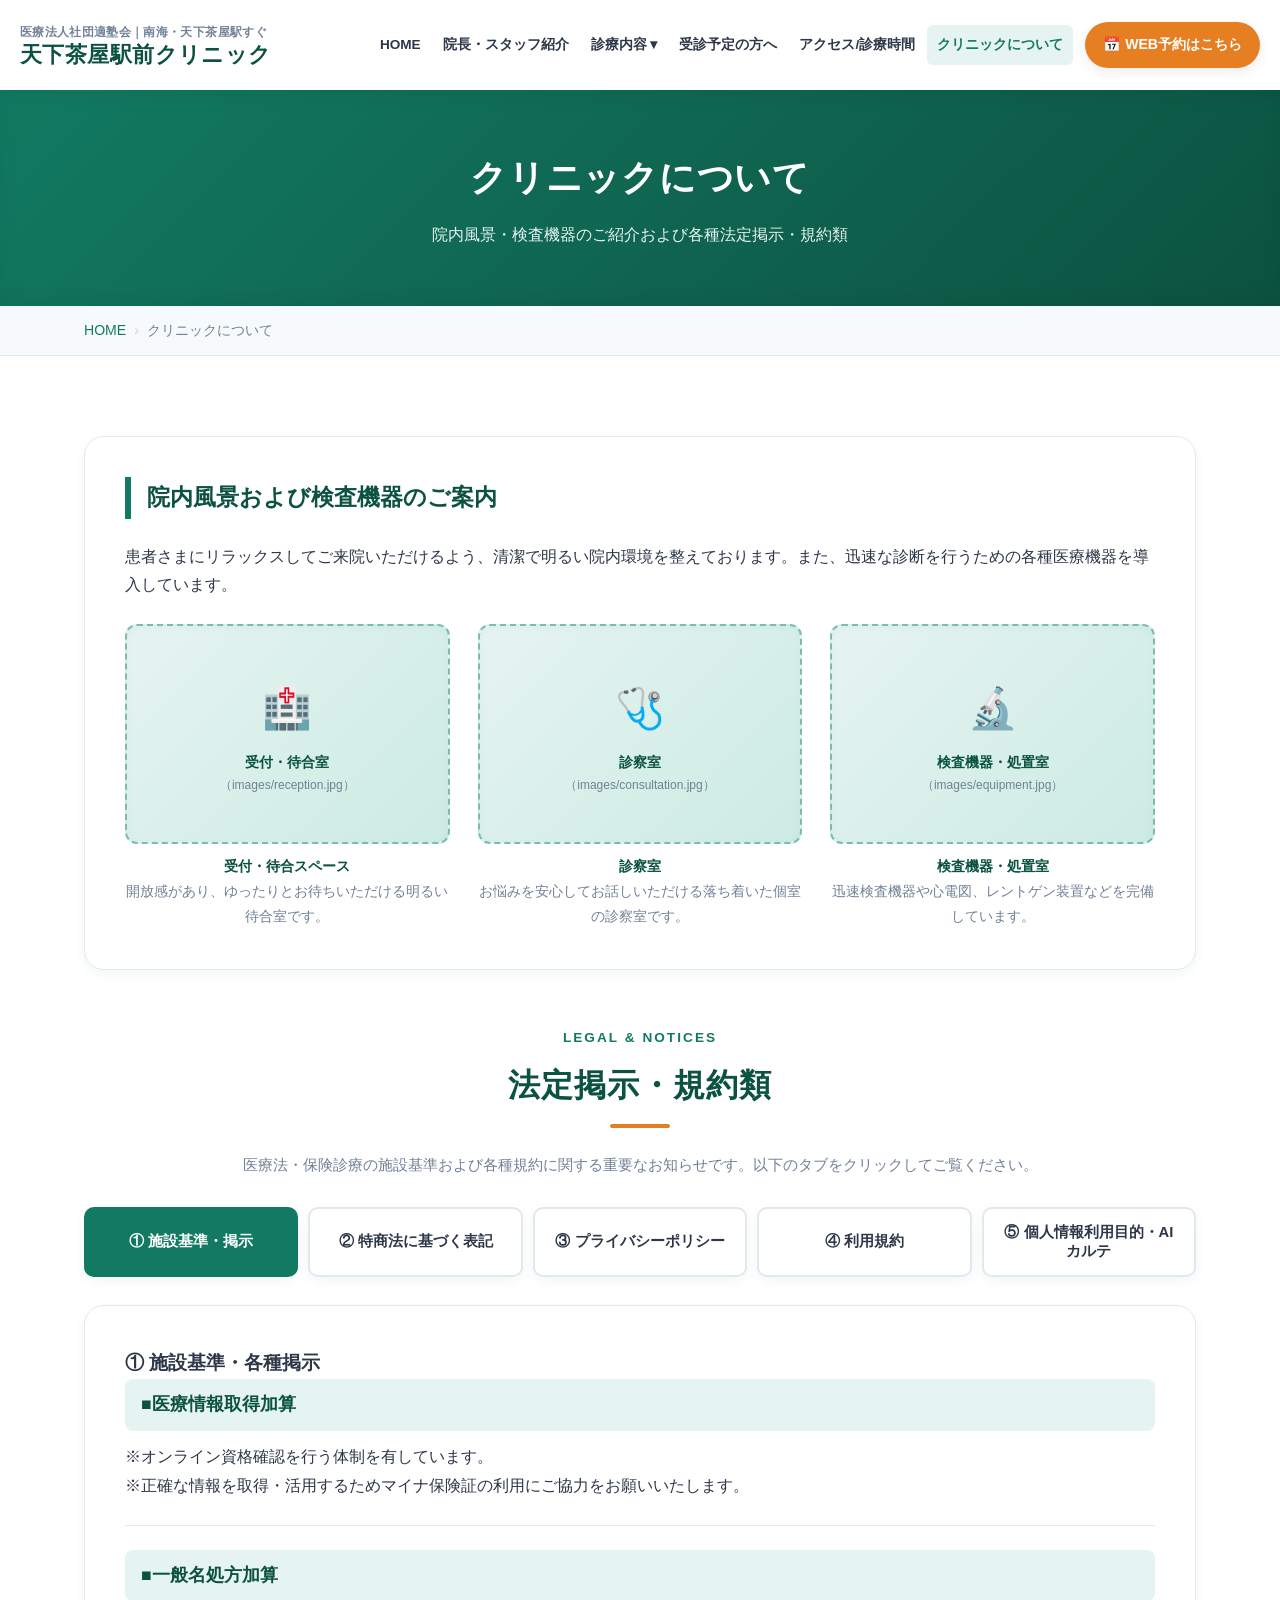
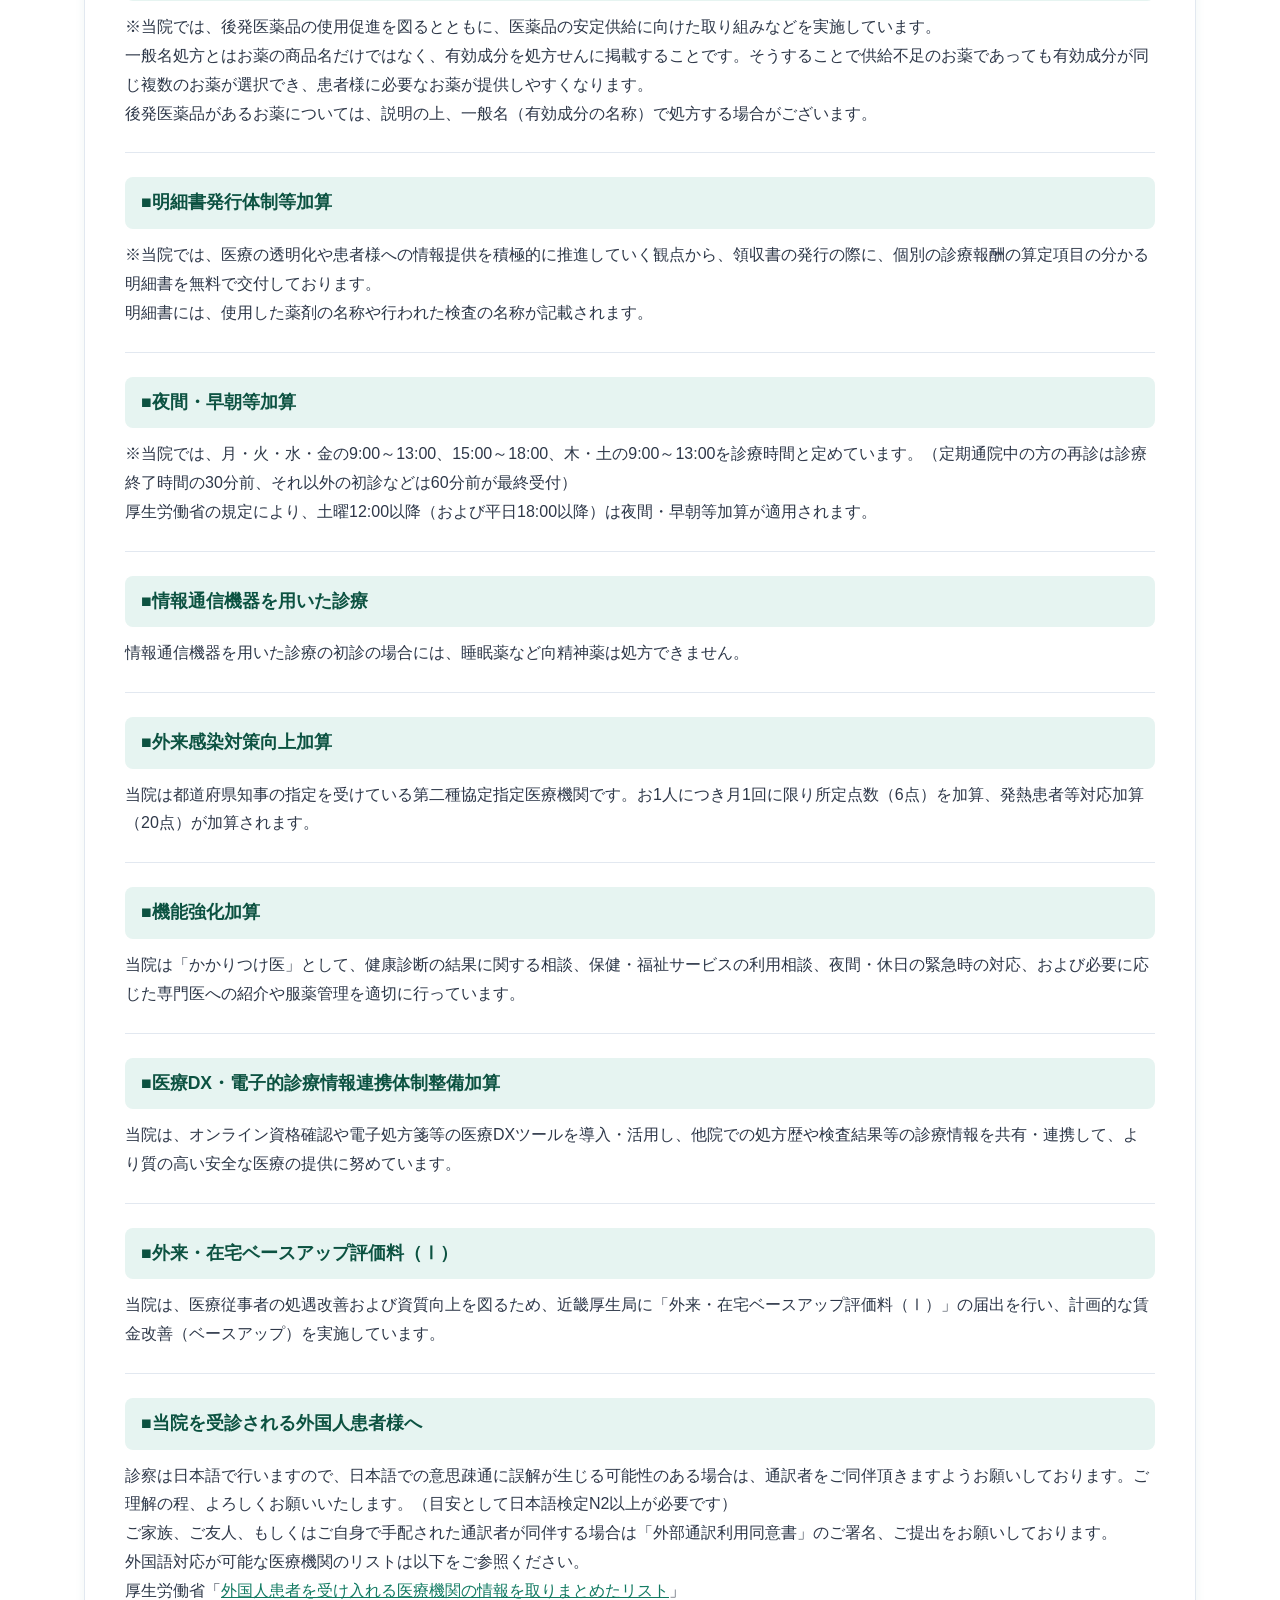
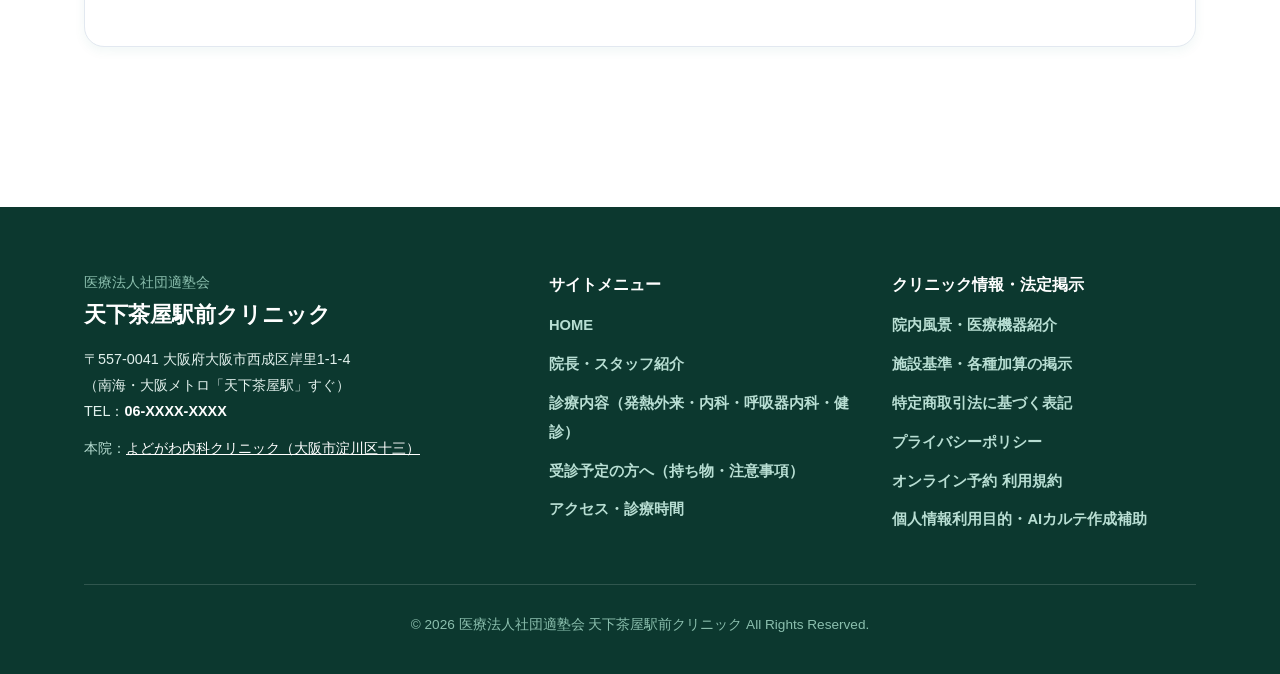
==== about.html @ 71694a51 "初回コミット" ====
<!DOCTYPE html>
<html lang="ja">
<head>
  <meta charset="UTF-8">
  <meta name="viewport" content="width=device-width, initial-scale=1.0">
  <title>クリニックについて・院内ギャラリー・法定掲示｜天下茶屋駅前クリニック</title>
  <meta name="description" content="天下茶屋駅前クリニックの院内風景・医療機器ギャラリー、および施設基準・医療情報取得加算・特商法表記・プライバシーポリシー・利用規約・AIカルテ案内などの法定掲示を掲載。">
  <link rel="stylesheet" href="style.css">
</head>
<body>

  <!-- 共通ヘッダー -->
  <div id="common-header"></div>

  <main>
    <!-- ページヒーロー -->
    <div class="page-hero">
      <div class="container">
        <h1 class="page-hero-title">クリニックについて</h1>
        <p class="page-hero-lead">院内風景・検査機器のご紹介および各種法定掲示・規約類</p>
      </div>
    </div>

    <!-- パンくずリスト -->
    <div class="breadcrumb">
      <div class="container">
        <ul class="breadcrumb-list">
          <li><a href="index.html">HOME</a></li>
          <li>クリニックについて</li>
        </ul>
      </div>
    </div>

    <!-- メインコンテンツ -->
    <section class="section">
      <div class="container">

        <!-- =====================================================
             1. 院内風景・医療機器ギャラリー
        ====================================================== -->
        <div id="gallery" class="content-block" style="margin-bottom: 56px;">
          <h3>院内風景および検査機器のご案内</h3>
          <p style="margin-bottom: 24px;">
            患者さまにリラックスしてご来院いただけるよう、清潔で明るい院内環境を整えております。また、迅速な診断を行うための各種医療機器を導入しています。
          </p>

          <!-- ギャラリー用グリッド（画像ファイル名を後から差し替え可能） -->
          <div class="grid-3">
            <div>
              <div class="img-placeholder" style="min-height: 220px; margin-bottom: 10px;">
                <span style="font-size: 2.5rem; margin-bottom: 6px;">🏥</span>
                <span style="font-size: 0.88rem; font-weight: bold;">受付・待合室</span>
                <span style="font-size: 0.75rem; color: var(--text-muted);">（images/reception.jpg）</span>
              </div>
              <p style="font-size: 0.9rem; font-weight: 700; color: var(--primary-dark); text-align: center;">受付・待合スペース</p>
              <p style="font-size: 0.85rem; color: var(--text-muted); text-align: center;">開放感があり、ゆったりとお待ちいただける明るい待合室です。</p>
            </div>

            <div>
              <div class="img-placeholder" style="min-height: 220px; margin-bottom: 10px;">
                <span style="font-size: 2.5rem; margin-bottom: 6px;">🩺</span>
                <span style="font-size: 0.88rem; font-weight: bold;">診察室</span>
                <span style="font-size: 0.75rem; color: var(--text-muted);">（images/consultation.jpg）</span>
              </div>
              <p style="font-size: 0.9rem; font-weight: 700; color: var(--primary-dark); text-align: center;">診察室</p>
              <p style="font-size: 0.85rem; color: var(--text-muted); text-align: center;">お悩みを安心してお話しいただける落ち着いた個室の診察室です。</p>
            </div>

            <div>
              <div class="img-placeholder" style="min-height: 220px; margin-bottom: 10px;">
                <span style="font-size: 2.5rem; margin-bottom: 6px;">🔬</span>
                <span style="font-size: 0.88rem; font-weight: bold;">検査機器・処置室</span>
                <span style="font-size: 0.75rem; color: var(--text-muted);">（images/equipment.jpg）</span>
              </div>
              <p style="font-size: 0.9rem; font-weight: 700; color: var(--primary-dark); text-align: center;">検査機器・処置室</p>
              <p style="font-size: 0.85rem; color: var(--text-muted); text-align: center;">迅速検査機器や心電図、レントゲン装置などを完備しています。</p>
            </div>
          </div>
        </div>

        <!-- =====================================================
             2. 法定掲示・規約類（タブ切り替えUI）
             ※ common.jsの機能により ?tab=xxx で直接開くことも可能です
        ====================================================== -->
        <div id="legal">
          <div class="section-header" style="margin-bottom: 24px;">
            <span class="section-subtitle">LEGAL &amp; NOTICES</span>
            <h2 class="section-title">法定掲示・規約類</h2>
          </div>
          <p style="text-align: center; margin-bottom: 28px; color: var(--text-muted); font-size: 0.92rem;">
            医療法・保険診療の施設基準および各種規約に関する重要なお知らせです。以下のタブをクリックしてご覧ください。
          </p>

          <!-- タブボタン群 -->
          <div class="legal-tabs-nav">
            <button class="legal-tab-btn is-active" data-tab="shisetsu">① 施設基準・掲示</button>
            <button class="legal-tab-btn" data-tab="tokushoho">② 特商法に基づく表記</button>
            <button class="legal-tab-btn" data-tab="privacy">③ プライバシーポリシー</button>
            <button class="legal-tab-btn" data-tab="terms">④ 利用規約</button>
            <button class="legal-tab-btn" data-tab="ai-policy">⑤ 個人情報利用目的・AIカルテ</button>
          </div>

          <!-- タブパネル①：施設基準・掲示 -->
          <div class="legal-tab-panel is-active" id="panel-shisetsu">
            <h3>① 施設基準・各種掲示</h3>
            
            <div class="legal-item">
              <h4>■医療情報取得加算</h4>
              <p>※オンライン資格確認を行う体制を有しています。</p>
              <p>※正確な情報を取得・活用するためマイナ保険証の利用にご協力をお願いいたします。</p>
            </div>

            <div class="legal-item">
              <h4>■一般名処方加算</h4>
              <p>※当院では、後発医薬品の使用促進を図るとともに、医薬品の安定供給に向けた取り組みなどを実施しています。</p>
              <p>一般名処方とはお薬の商品名だけではなく、有効成分を処方せんに掲載することです。そうすることで供給不足のお薬であっても有効成分が同じ複数のお薬が選択でき、患者様に必要なお薬が提供しやすくなります。</p>
              <p>後発医薬品があるお薬については、説明の上、一般名（有効成分の名称）で処方する場合がございます。</p>
            </div>

            <div class="legal-item">
              <h4>■明細書発行体制等加算</h4>
              <p>※当院では、医療の透明化や患者様への情報提供を積極的に推進していく観点から、領収書の発行の際に、個別の診療報酬の算定項目の分かる明細書を無料で交付しております。</p>
              <p>明細書には、使用した薬剤の名称や行われた検査の名称が記載されます。</p>
            </div>

            <div class="legal-item">
              <h4>■夜間・早朝等加算</h4>
              <p>※当院では、月・火・水・金の9:00～13:00、15:00～18:00、木・土の9:00～13:00を診療時間と定めています。（定期通院中の方の再診は診療終了時間の30分前、それ以外の初診などは60分前が最終受付）</p>
              <p>厚生労働省の規定により、土曜12:00以降（および平日18:00以降）は夜間・早朝等加算が適用されます。</p>
            </div>

            <div class="legal-item">
              <h4>■情報通信機器を用いた診療</h4>
              <p>情報通信機器を用いた診療の初診の場合には、睡眠薬など向精神薬は処方できません。</p>
            </div>

            <div class="legal-item">
              <h4>■外来感染対策向上加算</h4>
              <p>当院は都道府県知事の指定を受けている第二種協定指定医療機関です。お1人につき月1回に限り所定点数（6点）を加算、発熱患者等対応加算（20点）が加算されます。</p>
            </div>

            <div class="legal-item">
              <h4>■機能強化加算</h4>
              <p>当院は「かかりつけ医」として、健康診断の結果に関する相談、保健・福祉サービスの利用相談、夜間・休日の緊急時の対応、および必要に応じた専門医への紹介や服薬管理を適切に行っています。</p>
            </div>

            <div class="legal-item">
              <h4>■医療DX・電子的診療情報連携体制整備加算</h4>
              <p>当院は、オンライン資格確認や電子処方箋等の医療DXツールを導入・活用し、他院での処方歴や検査結果等の診療情報を共有・連携して、より質の高い安全な医療の提供に努めています。</p>
            </div>

            <div class="legal-item">
              <h4>■外来・在宅ベースアップ評価料（Ⅰ）</h4>
              <p>当院は、医療従事者の処遇改善および資質向上を図るため、近畿厚生局に「外来・在宅ベースアップ評価料（Ⅰ）」の届出を行い、計画的な賃金改善（ベースアップ）を実施しています。</p>
            </div>

            <div class="legal-item">
              <h4>■当院を受診される外国人患者様へ</h4>
              <p>診察は日本語で行いますので、日本語での意思疎通に誤解が生じる可能性のある場合は、通訳者をご同伴頂きますようお願いしております。ご理解の程、よろしくお願いいたします。（目安として日本語検定N2以上が必要です）</p>
              <p>ご家族、ご友人、もしくはご自身で手配された通訳者が同伴する場合は「外部通訳利用同意書」のご署名、ご提出をお願いしております。</p>
              <p>外国語対応が可能な医療機関のリストは以下をご参照ください。<br>
              厚生労働省「<a href="https://www.mhlw.go.jp/stf/newpage_05774.html" target="_blank" rel="noopener" style="text-decoration: underline;">外国人患者を受け入れる医療機関の情報を取りまとめたリスト</a>」</p>
            </div>
          </div>

          <!-- タブパネル②：特定商取引法に基づく表記 -->
          <div class="legal-tab-panel" id="panel-tokushoho">
            <h3>② 特定商取引法に基づく表記</h3>
            <div class="legal-item">
              <h4>販売事業者名</h4>
              <p>医療法人社団適塾会 よどがわ内科クリニック（天下茶屋駅前クリニック）</p>
            </div>
            <div class="legal-item">
              <h4>運営責任者名</h4>
              <p>院長 吉田 真也</p>
            </div>
            <div class="legal-item">
              <h4>所在地</h4>
              <p>【本院・法人所在地】〒532-0023 大阪府大阪市淀川区十三東2丁目9-10 十三駅前医療ビル2階<br>
              【当院所在地】〒557-0041 大阪府大阪市西成区岸里1-1-4</p>
            </div>
            <div class="legal-item">
              <h4>電話番号</h4>
              <p>06-6300-7145（本院代表） / <span class="js-tel-text">06-XXXX-XXXX</span><br>
              ※診療内容に関するお問い合わせは診療時間内にお願いいたします。</p>
            </div>
            <div class="legal-item">
              <h4>メールアドレス</h4>
              <p>※医院ホームページのお問い合わせフォーム等をご利用ください。</p>
            </div>
            <div class="legal-item">
              <h4>販売価格</h4>
              <p>診療内容（対面診療・オンライン診療・検査内容）により異なります。詳細は診療前または診療時にご案内いたします。</p>
            </div>
            <div class="legal-item">
              <h4>お支払い方法</h4>
              <p>クレジットカード決済（PAY.JP）による決済</p>
            </div>
            <div class="legal-item">
              <h4>商品の引き渡し時期</h4>
              <p>対面診療およびオンライン診療ともに、診療実施日に医療サービスを提供いたします。</p>
            </div>
            <div class="legal-item">
              <h4>返品・キャンセル</h4>
              <p>医療サービスという性質上、対面診療・オンライン診療ともに、診療・検査・処置実施後の返金およびキャンセルは受け付けておりません。</p>
            </div>
          </div>

          <!-- タブパネル③：プライバシーポリシー -->
          <div class="legal-tab-panel" id="panel-privacy">
            <h3>③ プライバシーポリシー</h3>
            <p style="margin-bottom: 16px;">当院は、患者様の個人情報の重要性を認識し、個人情報の保護に関する法律および関係法令を遵守し、以下の通り取り扱います。</p>
            
            <div class="legal-item">
              <h4>1. 個人情報の収集・利用目的</h4>
              <p>当院は、以下の目的のために必要な範囲で個人情報を収集・利用いたします。</p>
              <ul class="check-list" style="margin-top: 8px;">
                <li>診療、検査、処方等の医療サービスの提供</li>
                <li>予約管理、会計、および決済手続き（クレジットカード決済等）</li>
                <li>お問い合わせへの対応および連絡</li>
                <li>医療保険事務および運営管理業務</li>
              </ul>
            </div>

            <div class="legal-item">
              <h4>2. 決済情報の取り扱い</h4>
              <p>クレジットカード決済をご利用いただく際、カード情報は決済代行会社（PAY.JP）に直接送信され、当院のサーバーには保存されません。</p>
            </div>

            <div class="legal-item">
              <h4>3. 第三者への提供</h4>
              <p>当院は、法令に基づく場合や、患者様の同意を得た場合、または医療連携等の適切な範囲を除き、個人情報を第三者に提供いたしません。</p>
            </div>

            <div class="legal-item">
              <h4>4. 安全管理措置</h4>
              <p>当院は、個人情報の漏洩、紛失、改ざんを防止するため、適切なセキュリティ対策を講じます。</p>
            </div>

            <div class="legal-item">
              <h4>5. お問い合わせ窓口</h4>
              <p>個人情報の開示・訂正・利用停止等に関するお問い合わせは、当院受付までご連絡ください。</p>
            </div>
          </div>

          <!-- タブパネル④：利用規約 -->
          <div class="legal-tab-panel" id="panel-terms">
            <h3>④ オンライン予約・決済 利用規約</h3>
            <p style="margin-bottom: 16px;">本規約は、当院が提供するオンライン予約・決済サービス（以下「本サービス」）の利用条件を定めるものです。</p>

            <div class="legal-item">
              <h4>第1条（適用）</h4>
              <p>本規約は、本サービスを利用する全ての利用者（以下「利用者」）に適用されます。</p>
            </div>
            <div class="legal-item">
              <h4>第2条（予約と決済）</h4>
              <p>利用者は、本サービスを通じて診療等の予約を行い、指定の方法で料金を支払うものとします。クレジットカード決済は、予約確定時または診療終了時に行われます。</p>
            </div>
            <div class="legal-item">
              <h4>第3条（キャンセル・変更）</h4>
              <p>予約のキャンセルや変更は、当院規定の期限までに行うものとします。期限を過ぎたキャンセル、または無断キャンセルについては、当院の定めるキャンセル料が発生する場合があります。</p>
            </div>
            <div class="legal-item">
              <h4>第4条（禁止事項）</h4>
              <p>利用者は、以下の行為を行ってはなりません。</p>
              <ul class="check-list" style="margin-top: 8px;">
                <li>虚偽の情報による予約または決済</li>
                <li>他者のクレジットカードを不正に使用する行為</li>
                <li>本サービスの運営を妨害する行為</li>
              </ul>
            </div>
            <div class="legal-item">
              <h4>第5条（サービスの停止・変更）</h4>
              <p>当院は、システムの保守や天災等の理由により、利用者に事前通知することなく本サービスを停止または変更できるものとします。</p>
            </div>
            <div class="legal-item">
              <h4>第6条（免責事項）</h4>
              <p>通信環境の不備や、利用者の入力ミスにより生じた損害について、当院は一切の責任を負いません。</p>
            </div>
            <div class="legal-item">
              <h4>第7条（準拠法・管轄裁判所）</h4>
              <p>本規約の解釈にあたっては日本法を準拠法とし、紛争が生じた場合は当院所在地を管轄する裁判所を専属的合意管轄とします。</p>
            </div>
          </div>

          <!-- タブパネル⑤：個人情報利用目的・AIカルテ -->
          <div class="legal-tab-panel" id="panel-ai-policy">
            <h3>⑤ 個人情報の利用目的およびAI診療録作成補助について</h3>
            <p style="margin-bottom: 16px;">当院では、患者さまに安心して質の高い医療を受けていただくため、個人情報の保護に関する法令（個人情報保護法）および厚生労働省のガイダンスを遵守し、以下の目的の範囲内で患者さまの個人情報を利用いたします。</p>

            <div class="legal-item">
              <h4>【院内での医療サービスの提供および管理】</h4>
              <ul class="check-list">
                <li>当院での医療サービスの提供</li>
                <li>診療録（カルテ）の作成・管理</li>
                <li>会計・経理業務および審査支払機関へのレセプト（診療報酬明細書）の提出</li>
                <li>医療事故等の報告、安全確保・医療の質向上のための院内管理業務</li>
              </ul>
            </div>

            <div class="legal-item">
              <h4>【他の医療機関等との連携および情報提供】</h4>
              <ul class="check-list">
                <li>他の病院、診療所、助産所、薬局、訪問看護ステーション、介護サービス事業者等との円滑な連携</li>
                <li>他の医療機関等からの照会に対する回答</li>
                <li>患者さまの診療のため、外部の医師等の意見・助言を求める場合</li>
                <li>検体検査業務等の信頼できる専門業者への委託</li>
              </ul>
            </div>

            <div class="legal-item" style="background: var(--primary-light); padding: 20px; border-radius: 8px; border-left: 4px solid var(--primary);">
              <h4 style="background: transparent; padding: 0; color: var(--primary-dark);">【AI技術を活用した診療録作成補助について】</h4>
              <p style="margin-bottom: 10px;">当院では、医師が患者さまのお話に深く耳を傾け、診療に集中できる環境を整えるとともに、より正確な診療録（カルテ）を作成するため、AIを活用した診療録作成補助システム（音声録音および文字起こし処理）を導入しております。</p>
              <ul class="check-list">
                <li><strong>利用目的：</strong>診察時の会話を録音・文字起こしし、診療録の作成補助（下書き作成等）にのみ利用します。</li>
                <li><strong>安全管理：</strong>録音された音声およびテキストデータは、厳格なセキュリティを担保した環境で処理され、外部に流出することや、AIの公開学習等に二次利用されることは一切ありません。</li>
                <li><strong>お申し出について：</strong>診察時の録音を希望されない場合は、診察前にスタッフまたは医師までお気軽にお申し出ください。お申し出があった場合は録音を行わず、通常の診療を行います。また、それにより診療上の不利益が生じることは一切ありません。</li>
              </ul>
            </div>
          </div>

        </div>

      </div>
    </section>
  </main>

  <!-- 共通フッター -->
  <div id="common-footer"></div>

  <script src="common.js"></script>
</body>
</html>
---- style.css ----
@charset "UTF-8";

/* ===================================================
   ★ カラー・基本変数の設定
=================================================== */
:root {
  --primary: #127a62;        /* メイン：洗練されたメディカルグリーン */
  --primary-dark: #0c5241;   /* メイン（濃） */
  --primary-light: #e6f4f1;  /* メイン（薄）：背景アクセント */
  --accent: #e67e22;         /* アクセント：WEB予約等のオレンジ */
  --accent-dark: #cf6d17;
  --text-main: #2d3748;      /* 基本文字色 */
  --text-muted: #718096;     /* 補足文字色 */
  --bg-body: #ffffff;
  --bg-gray: #f7fafc;
  --border-color: #e2e8f0;
  --danger: #e53e3e;         
  --shadow-sm: 0 4px 12px rgba(18, 122, 98, 0.06);
  --shadow-md: 0 10px 25px rgba(18, 122, 98, 0.1);
  --radius-md: 12px;
  --radius-lg: 20px;
  --max-width: 1160px;
  --header-height: 90px;
}

/* ===================================================
   リセット・基本タイポグラフィ
=================================================== */
*, *::before, *::after {
  box-sizing: border-box;
  margin: 0;
  padding: 0;
}

html {
  scroll-behavior: smooth;
  scroll-padding-top: calc(var(--header-height) + 20px);
  font-size: 16px;
}

body {
  font-family: "Hiragino Kaku Gothic ProN", "Hiragino Sans", "Yu Gothic", "Meiryo", sans-serif;
  color: var(--text-main);
  background-color: var(--bg-body);
  line-height: 1.8;
  -webkit-font-smoothing: antialiased;
}

a {
  color: var(--primary);
  text-decoration: none;
  transition: all 0.25s ease;
}

a:hover {
  color: var(--primary-dark);
}

ul, ol {
  list-style: none;
}

img {
  max-width: 100%;
  height: auto;
  vertical-align: middle;
}

.container {
  max-width: var(--max-width);
  margin: 0 auto;
  padding: 0 24px;
}

.section {
  padding: 80px 0;
}

.section-gray {
  background-color: var(--bg-gray);
}

/* セクション見出し */
.section-header {
  text-align: center;
  margin-bottom: 56px;
}

.section-title {
  font-size: 2rem;
  font-weight: 800;
  color: var(--primary-dark);
  letter-spacing: 0.03em;
  display: inline-block;
  position: relative;
  padding-bottom: 14px;
}

.section-title::after {
  content: "";
  position: absolute;
  bottom: 0;
  left: 50%;
  transform: translateX(-50%);
  width: 60px;
  height: 4px;
  background-color: var(--accent);
  border-radius: 2px;
}

.section-subtitle {
  display: block;
  font-size: 0.85rem;
  color: var(--primary);
  font-weight: 700;
  letter-spacing: 0.15em;
  margin-bottom: 6px;
  text-transform: uppercase;
}

/* 下層ページ用 ページヒーロー */
.page-hero {
  background: linear-gradient(135deg, #127a62 0%, #0c5241 100%);
  color: #fff;
  padding: 56px 0;
  text-align: center;
  box-shadow: inset 0 -10px 20px rgba(0,0,0,0.05);
}

.page-hero-title {
  font-size: 2.25rem;
  font-weight: 800;
  margin-bottom: 10px;
  letter-spacing: 0.02em;
}

.page-hero-lead {
  color: #e6f4f1;
  font-size: 1rem;
}

/* パンくずリスト */
.breadcrumb {
  background-color: var(--bg-gray);
  padding: 12px 0;
  font-size: 0.88rem;
  border-bottom: 1px solid var(--border-color);
}

.breadcrumb-list {
  display: flex;
  flex-wrap: wrap;
  gap: 8px;
  color: var(--text-muted);
}

.breadcrumb-list li + li::before {
  content: "›";
  margin-right: 8px;
  color: #cbd5e0;
}

/* ===================================================
   リッチヘッダー＆ナビゲーション（文字サイズ・折り返し調整済）
=================================================== */
.site-header {
  position: sticky;
  top: 0;
  z-index: 1000;
  background-color: rgba(255, 255, 255, 0.98);
  box-shadow: 0 4px 20px rgba(0, 0, 0, 0.05);
  height: var(--header-height);
  display: flex;
  align-items: center;
}

.header-inner {
  max-width: 1320px;
  margin: 0 auto;
  padding: 0 20px;
  width: 100%;
  display: flex;
  align-items: center;
  justify-content: space-between;
}

.site-logo a {
  display: flex;
  flex-direction: column;
}

.logo-sub {
  font-size: 0.72rem;
  color: var(--text-muted);
  font-weight: 600;
  letter-spacing: 0.03em;
  white-space: nowrap;
}

.logo-main {
  font-size: 1.35rem;
  font-weight: 800;
  color: var(--primary-dark);
  letter-spacing: 0.02em;
  line-height: 1.2;
  white-space: nowrap;
}

.header-nav {
  display: flex;
  align-items: center;
  gap: 12px;
}

.nav-list {
  display: flex;
  align-items: center;
  gap: 2px;
}

.nav-item {
  position: relative;
}

/* メニュー文字サイズ調整・折り返し防止 */
.nav-link {
  display: block;
  padding: 8px 10px;
  color: var(--text-main);
  font-weight: 700;
  font-size: 0.85rem;
  border-radius: 6px;
  white-space: nowrap; /* 変なところで折り返さないように固定 */
}

.nav-link:hover,
.nav-link.active {
  color: var(--primary);
  background-color: var(--primary-light);
}

/* ドロップダウンメニュー */
.dropdown-menu {
  position: absolute;
  top: 100%;
  left: 0;
  background: #fff;
  min-width: 200px;
  box-shadow: var(--shadow-md);
  border-radius: var(--radius-md);
  border: 1px solid var(--border-color);
  padding: 10px 0;
  opacity: 0;
  visibility: hidden;
  transform: translateY(10px);
  transition: all 0.25s ease;
  z-index: 100;
}

.nav-item:hover .dropdown-menu {
  opacity: 1;
  visibility: visible;
  transform: translateY(0);
}

.dropdown-menu li a {
  display: block;
  padding: 10px 18px;
  font-size: 0.88rem;
  color: var(--text-main);
  font-weight: 600;
  white-space: nowrap;
}

.dropdown-menu li a:hover {
  background-color: var(--primary-light);
  color: var(--primary);
}

/* ヘッダー右側ボタン（背景色を白以外にして区別） */
.header-cta {
  display: flex;
  align-items: center;
  gap: 8px;
}

.btn {
  display: inline-flex;
  align-items: center;
  justify-content: center;
  gap: 6px;
  padding: 10px 18px;
  border-radius: 50px;
  font-weight: 700;
  font-size: 0.88rem;
  cursor: pointer;
  border: none;
  text-align: center;
  transition: all 0.25s ease;
  box-shadow: 0 4px 12px rgba(0,0,0,0.08);
  white-space: nowrap;
}

.btn-reserve {
  background-color: var(--accent);
  color: #fff !important;
}

.btn-reserve:hover {
  background-color: var(--accent-dark);
  transform: translateY(-2px);
  box-shadow: 0 6px 16px rgba(230, 126, 34, 0.3);
}

.btn-primary {
  background-color: var(--primary);
  color: #fff !important;
}

.btn-primary:hover {
  background-color: var(--primary-dark);
  transform: translateY(-2px);
}

.btn-outline {
  /* ご要望を反映し、背景を薄いグリーンにしてヘッダー内でしっかりボタンと分かるように変更 */
  background-color: var(--primary-light);
  color: var(--primary-dark) !important;
  border: 1px solid var(--primary);
  box-shadow: none;
}

.btn-outline:hover {
  background-color: var(--primary);
  color: #fff !important;
}

/* ハンバーガーボタン（スマホ用） */
.hamburger {
  display: none;
  background: none;
  border: none;
  cursor: pointer;
  width: 48px;
  height: 48px;
  position: relative;
  z-index: 1100;
}

.hamburger span {
  display: block;
  width: 28px;
  height: 3px;
  background-color: var(--primary-dark);
  margin: 6px auto;
  transition: all 0.3s ease;
  border-radius: 2px;
}

.hamburger.is-active span:nth-child(1) {
  transform: translateY(9px) rotate(45deg);
}
.hamburger.is-active span:nth-child(2) {
  opacity: 0;
}
.hamburger.is-active span:nth-child(3) {
  transform: translateY(-9px) rotate(-45deg);
}

/* ===================================================
   スライドショー付きヒーローセクション
=================================================== */
.hero-slideshow {
  background: linear-gradient(135deg, #f0f7f5 0%, #e1f1ec 100%);
  padding: 80px 0;
  position: relative;
  overflow: hidden;
  border-bottom: 1px solid var(--border-color);
}

.hero-slideshow .hero-inner {
  position: relative;
  z-index: 2;
  display: grid;
  grid-template-columns: 1.2fr 0.8fr;
  gap: 48px;
  align-items: center;
}

/* 背景スライドショーコンテナ */
.hero-bg-slider {
  position: absolute;
  top: 0;
  left: 0;
  width: 100%;
  height: 100%;
  z-index: 1;
  opacity: 0.2;
}

.hero-slide {
  position: absolute;
  top: 0;
  left: 0;
  width: 100%;
  height: 100%;
  background-size: cover;
  background-position: center;
  opacity: 0;
  transition: opacity 1.2s ease-in-out;
}

.hero-slide.is-active {
  opacity: 1;
}

.hero-badge {
  display: inline-flex;
  align-items: center;
  gap: 6px;
  background-color: var(--primary);
  color: #fff;
  padding: 6px 16px;
  border-radius: 50px;
  font-size: 0.88rem;
  font-weight: 700;
  margin-bottom: 20px;
  box-shadow: var(--shadow-sm);
}

.hero-title {
  font-size: 2.6rem;
  line-height: 1.3;
  color: var(--primary-dark);
  font-weight: 800;
  margin-bottom: 20px;
}

.hero-lead {
  font-size: 1.1rem;
  color: var(--text-main);
  margin-bottom: 32px;
}

.hero-buttons {
  display: flex;
  flex-wrap: wrap;
  gap: 16px;
}

.hero-card {
  background: #fff;
  padding: 32px;
  border-radius: var(--radius-lg);
  box-shadow: var(--shadow-md);
  border-top: 6px solid var(--accent);
}

.hero-card-title {
  font-size: 1.2rem;
  font-weight: 800;
  color: var(--primary-dark);
  margin-bottom: 14px;
  display: flex;
  align-items: center;
  gap: 10px;
}

/* ===================================================
   お知らせボックス
=================================================== */
.news-box {
  background: #fff;
  border: 1px solid var(--border-color);
  border-radius: var(--radius-md);
  padding: 32px;
  box-shadow: var(--shadow-sm);
}

.news-list li {
  display: flex;
  flex-wrap: wrap;
  align-items: baseline;
  gap: 16px;
  padding: 16px 0;
  border-bottom: 1px solid var(--border-color);
}

.news-list li:last-child {
  border-bottom: none;
  padding-bottom: 0;
}

.news-date {
  font-weight: 700;
  color: var(--text-muted);
  font-size: 0.92rem;
  min-width: 100px;
}

.news-tag {
  font-size: 0.78rem;
  font-weight: 700;
  padding: 4px 12px;
  border-radius: 6px;
  background-color: var(--primary-light);
  color: var(--primary-dark);
}

.news-tag.important {
  background-color: #fed7d7;
  color: var(--danger);
}

.news-text {
  flex: 1;
  min-width: 260px;
  font-weight: 600;
}

/* ===================================================
   カードグリッド
=================================================== */
.grid-3 {
  display: grid;
  grid-template-columns: repeat(3, 1fr);
  gap: 28px;
}

.grid-2 {
  display: grid;
  grid-template-columns: repeat(2, 1fr);
  gap: 32px;
}

.card {
  background: #fff;
  border-radius: var(--radius-md);
  border: 1px solid var(--border-color);
  padding: 32px 28px;
  box-shadow: var(--shadow-sm);
  transition: transform 0.3s ease, box-shadow 0.3s ease;
  display: flex;
  flex-direction: column;
  justify-content: space-between;
}

.card:hover {
  transform: translateY(-6px);
  box-shadow: var(--shadow-md);
  border-color: var(--primary);
}

.card-icon {
  width: 60px;
  height: 60px;
  border-radius: 16px;
  background-color: var(--primary-light);
  color: var(--primary);
  display: flex;
  align-items: center;
  justify-content: center;
  font-size: 1.8rem;
  margin-bottom: 20px;
}

.card-title {
  font-size: 1.25rem;
  font-weight: 800;
  color: var(--primary-dark);
  margin-bottom: 12px;
}

.card-text {
  font-size: 0.95rem;
  color: var(--text-muted);
  margin-bottom: 24px;
}

/* ===================================================
   診療時間テーブル
=================================================== */
.schedule-table-wrap {
  overflow-x: auto;
  border-radius: var(--radius-md);
  box-shadow: var(--shadow-sm);
}

.schedule-table {
  width: 100%;
  border-collapse: collapse;
  background: #fff;
  text-align: center;
}

.schedule-table th,
.schedule-table td {
  border: 1px solid var(--border-color);
  padding: 16px 12px;
}

.schedule-table thead th {
  background-color: var(--primary);
  color: #fff;
  font-weight: 700;
  font-size: 1rem;
}

.schedule-table tbody th {
  background-color: var(--primary-light);
  color: var(--primary-dark);
  font-weight: 700;
  width: 30%;
}

.schedule-open {
  color: var(--primary);
  font-weight: 900;
  font-size: 1.3rem;
}

.schedule-closed {
  color: #cbd5e0;
  font-weight: 600;
}

.schedule-note {
  margin-top: 16px;
  font-size: 0.92rem;
  background: #fff;
  padding: 18px 22px;
  border-radius: var(--radius-md);
  border: 1px solid var(--border-color);
  border-left: 5px solid var(--primary);
  box-shadow: var(--shadow-sm);
}

/* ===================================================
   ページ内目次
=================================================== */
.toc-box {
  background: linear-gradient(135deg, var(--primary-light) 0%, #d4ede6 100%);
  border: 1px solid var(--border-color);
  border-radius: var(--radius-lg);
  padding: 32px;
  margin-bottom: 56px;
  box-shadow: var(--shadow-sm);
}

.toc-title {
  font-weight: 800;
  color: var(--primary-dark);
  margin-bottom: 16px;
  font-size: 1.15rem;
}

.toc-list {
  display: grid;
  grid-template-columns: repeat(auto-fit, minmax(260px, 1fr));
  gap: 12px 24px;
}

.toc-list a {
  display: flex;
  align-items: center;
  gap: 10px;
  background: #fff;
  padding: 12px 18px;
  border-radius: 8px;
  font-weight: 700;
  font-size: 0.95rem;
  border: 1px solid var(--border-color);
  box-shadow: 0 2px 5px rgba(0,0,0,0.02);
}

.toc-list a:hover {
  background: var(--primary);
  color: #fff;
  border-color: var(--primary);
}

/* ===================================================
   コンテンツブロック＆タブUI
=================================================== */
.content-block {
  background: #fff;
  border: 1px solid var(--border-color);
  border-radius: var(--radius-lg);
  padding: 40px;
  margin-bottom: 36px;
  box-shadow: var(--shadow-sm);
}

.content-block h3 {
  font-size: 1.45rem;
  color: var(--primary-dark);
  border-left: 6px solid var(--primary);
  padding-left: 16px;
  margin-bottom: 24px;
}

.content-block h4 {
  font-size: 1.12rem;
  color: var(--primary);
  margin: 24px 0 10px;
  font-weight: 700;
}

.check-list li {
  position: relative;
  padding-left: 26px;
  margin-bottom: 10px;
  font-weight: 600;
}

.check-list li::before {
  content: "✔";
  position: absolute;
  left: 0;
  color: var(--primary);
  font-weight: bold;
}

/* タブUI */
.legal-tabs-nav {
  display: flex;
  flex-wrap: wrap;
  gap: 10px;
  margin-bottom: 28px;
}

.legal-tab-btn {
  flex: 1;
  min-width: 180px;
  padding: 14px 16px;
  background: #fff;
  border: 2px solid var(--border-color);
  border-radius: 10px;
  font-weight: 700;
  font-size: 0.92rem;
  color: var(--text-main);
  cursor: pointer;
  transition: all 0.25s ease;
  box-shadow: var(--shadow-sm);
}

.legal-tab-btn:hover {
  border-color: var(--primary);
  color: var(--primary);
}

.legal-tab-btn.is-active {
  background-color: var(--primary);
  border-color: var(--primary);
  color: #fff;
}

.legal-tab-panel {
  display: none;
  background: #fff;
  border: 1px solid var(--border-color);
  border-radius: var(--radius-lg);
  padding: 40px;
  box-shadow: var(--shadow-sm);
}

.legal-tab-panel.is-active {
  display: block;
}

.legal-item {
  padding-bottom: 24px;
  margin-bottom: 24px;
  border-bottom: 1px solid var(--border-color);
}

.legal-item:last-child {
  border-bottom: none;
  margin-bottom: 0;
  padding-bottom: 0;
}

.legal-item h4 {
  font-size: 1.1rem;
  color: var(--primary-dark);
  background: var(--primary-light);
  padding: 10px 16px;
  border-radius: 8px;
  margin-bottom: 12px;
}

/* ダミー画像プレースホルダー */
.img-placeholder {
  background: linear-gradient(135deg, var(--primary-light) 0%, #ccebe3 100%);
  border: 2px dashed #7bbcae;
  border-radius: var(--radius-md);
  min-height: 240px;
  display: flex;
  flex-direction: column;
  align-items: center;
  justify-content: center;
  color: var(--primary-dark);
  padding: 24px;
  text-align: center;
  overflow: hidden;
  box-shadow: inset 0 2px 8px rgba(0,0,0,0.03);
}

/* Google Map */
.map-wrap {
  width: 100%;
  height: 400px;
  border-radius: var(--radius-md);
  overflow: hidden;
  border: 1px solid var(--border-color);
  box-shadow: var(--shadow-sm);
}

.map-wrap iframe {
  width: 100%;
  height: 100%;
  border: 0;
}

/* ===================================================
   フッター
=================================================== */
.site-footer {
  background-color: #0c382f;
  color: #e2f1ed;
  padding: 64px 0 36px;
  margin-top: 80px;
}

.footer-grid {
  display: grid;
  grid-template-columns: 1.4fr 1fr 1fr;
  gap: 40px;
  margin-bottom: 40px;
}

.footer-title {
  font-size: 1.4rem;
  font-weight: 800;
  color: #fff;
  margin-bottom: 12px;
}

.footer-links li {
  margin-bottom: 10px;
}

.footer-links a {
  color: #b8ded3;
  font-size: 0.92rem;
  font-weight: 600;
}

.footer-links a:hover {
  color: #fff;
  text-decoration: underline;
}

.footer-bottom {
  border-top: 1px solid rgba(255, 255, 255, 0.15);
  padding-top: 28px;
  text-align: center;
  font-size: 0.85rem;
  color: #8bbfae;
}

/* ===================================================
   スマホ用 下部固定バー（2分割：電話・WEB予約）
=================================================== */
.mobile-fixed-bar {
  display: none;
  position: fixed;
  bottom: 0;
  left: 0;
  width: 100%;
  z-index: 1050;
  background: #fff;
  box-shadow: 0 -4px 20px rgba(0, 0, 0, 0.15);
  grid-template-columns: repeat(2, 1fr);
  height: 68px;
}

.mobile-bar-btn {
  display: flex;
  flex-direction: column;
  align-items: center;
  justify-content: center;
  font-size: 0.85rem;
  font-weight: 800;
  color: #fff !important;
  text-align: center;
  line-height: 1.2;
}

.mobile-bar-tel {
  background-color: var(--primary);
}
.mobile-bar-reserve {
  background-color: var(--accent);
}

.mobile-bar-icon {
  font-size: 1.25rem;
  margin-bottom: 2px;
}

/* ===================================================
   レスポンシブ設定
=================================================== */
@media (max-width: 960px) {
  .hamburger {
    display: block;
  }

  .header-cta-desktop {
    display: none;
  }

  .header-nav {
    position: fixed;
    top: var(--header-height);
    left: 0;
    width: 100%;
    height: calc(100vh - var(--header-height));
    background: #fff;
    flex-direction: column;
    align-items: stretch;
    padding: 28px 24px 100px;
    overflow-y: auto;
    transform: translateX(100%);
    transition: transform 0.3s ease;
    box-shadow: -6px 0 20px rgba(0, 0, 0, 0.1);
  }

  .header-nav.is-open {
    transform: translateX(0);
  }

  .nav-list {
    flex-direction: column;
    align-items: stretch;
    gap: 0;
  }

  .nav-link {
    padding: 16px 12px;
    border-bottom: 1px solid var(--border-color);
    border-radius: 0;
    font-size: 1.05rem;
    white-space: normal;
  }

  .dropdown-menu {
    position: static;
    opacity: 1;
    visibility: visible;
    transform: none;
    box-shadow: none;
    border: none;
    background: var(--bg-gray);
    padding-left: 20px;
  }

  .hero-slideshow .hero-inner,
  .grid-3,
  .grid-2,
  .footer-grid,
  .staff-grid {
    grid-template-columns: 1fr;
  }

  .hero-slideshow {
    padding: 50px 0;
  }

  .hero-title {
    font-size: 2rem;
  }

  .section {
    padding: 60px 0;
  }

  .content-block,
  .legal-tab-panel {
    padding: 28px 20px;
  }

  .mobile-fixed-bar {
    display: grid;
  }

  body {
    padding-bottom: 68px;
  }
}

/* ===================================================
   予約ナビモーダル用 スタイリッシュボタン
=================================================== */
.navi-option-btn {
  display: block;
  width: 100%;
  padding: 18px 24px;
  background-color: #ffffff;
  border: 1px solid #cbd5e0;
  border-radius: 12px;
  font-weight: 700;
  font-size: 1.05rem;
  color: #2d3748;
  text-align: left;
  cursor: pointer;
  transition: all 0.25s cubic-bezier(0.16, 1, 0.3, 1);
  box-shadow: 0 2px 8px rgba(0, 0, 0, 0.02);
}

.navi-option-btn:hover {
  background-color: #127a62; /* ポイントすると綺麗なメディカルグリーンに変化 */
  border-color: #127a62;
  color: #ffffff;
  transform: translateY(-3px); /* フワッと浮き上がる */
  box-shadow: 0 10px 20px rgba(18, 122, 98, 0.2);
}

.navi-option-btn.primary {
  background-color: #e6f4f1;
  border-color: #127a62;
  color: #0c5241;
}

.navi-option-btn.primary:hover {
  background-color: #127a62;
  color: #ffffff;
}
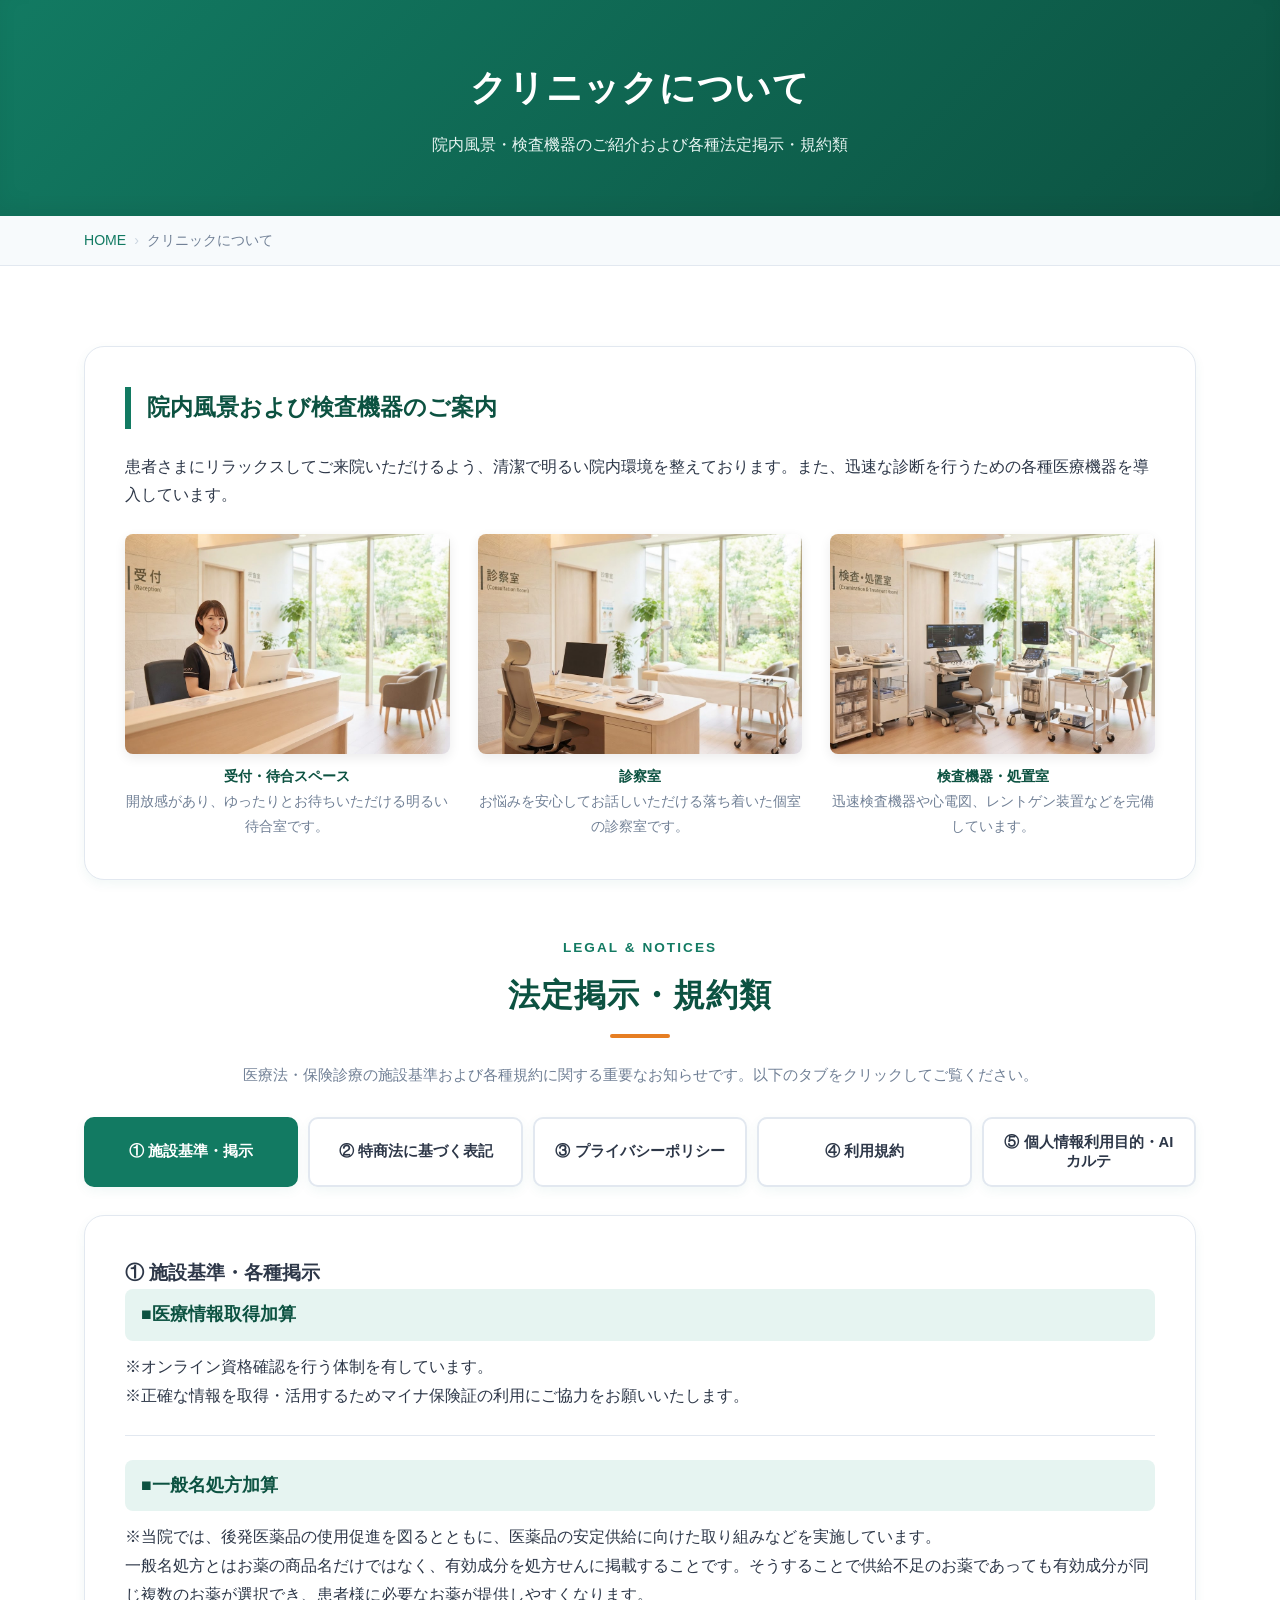
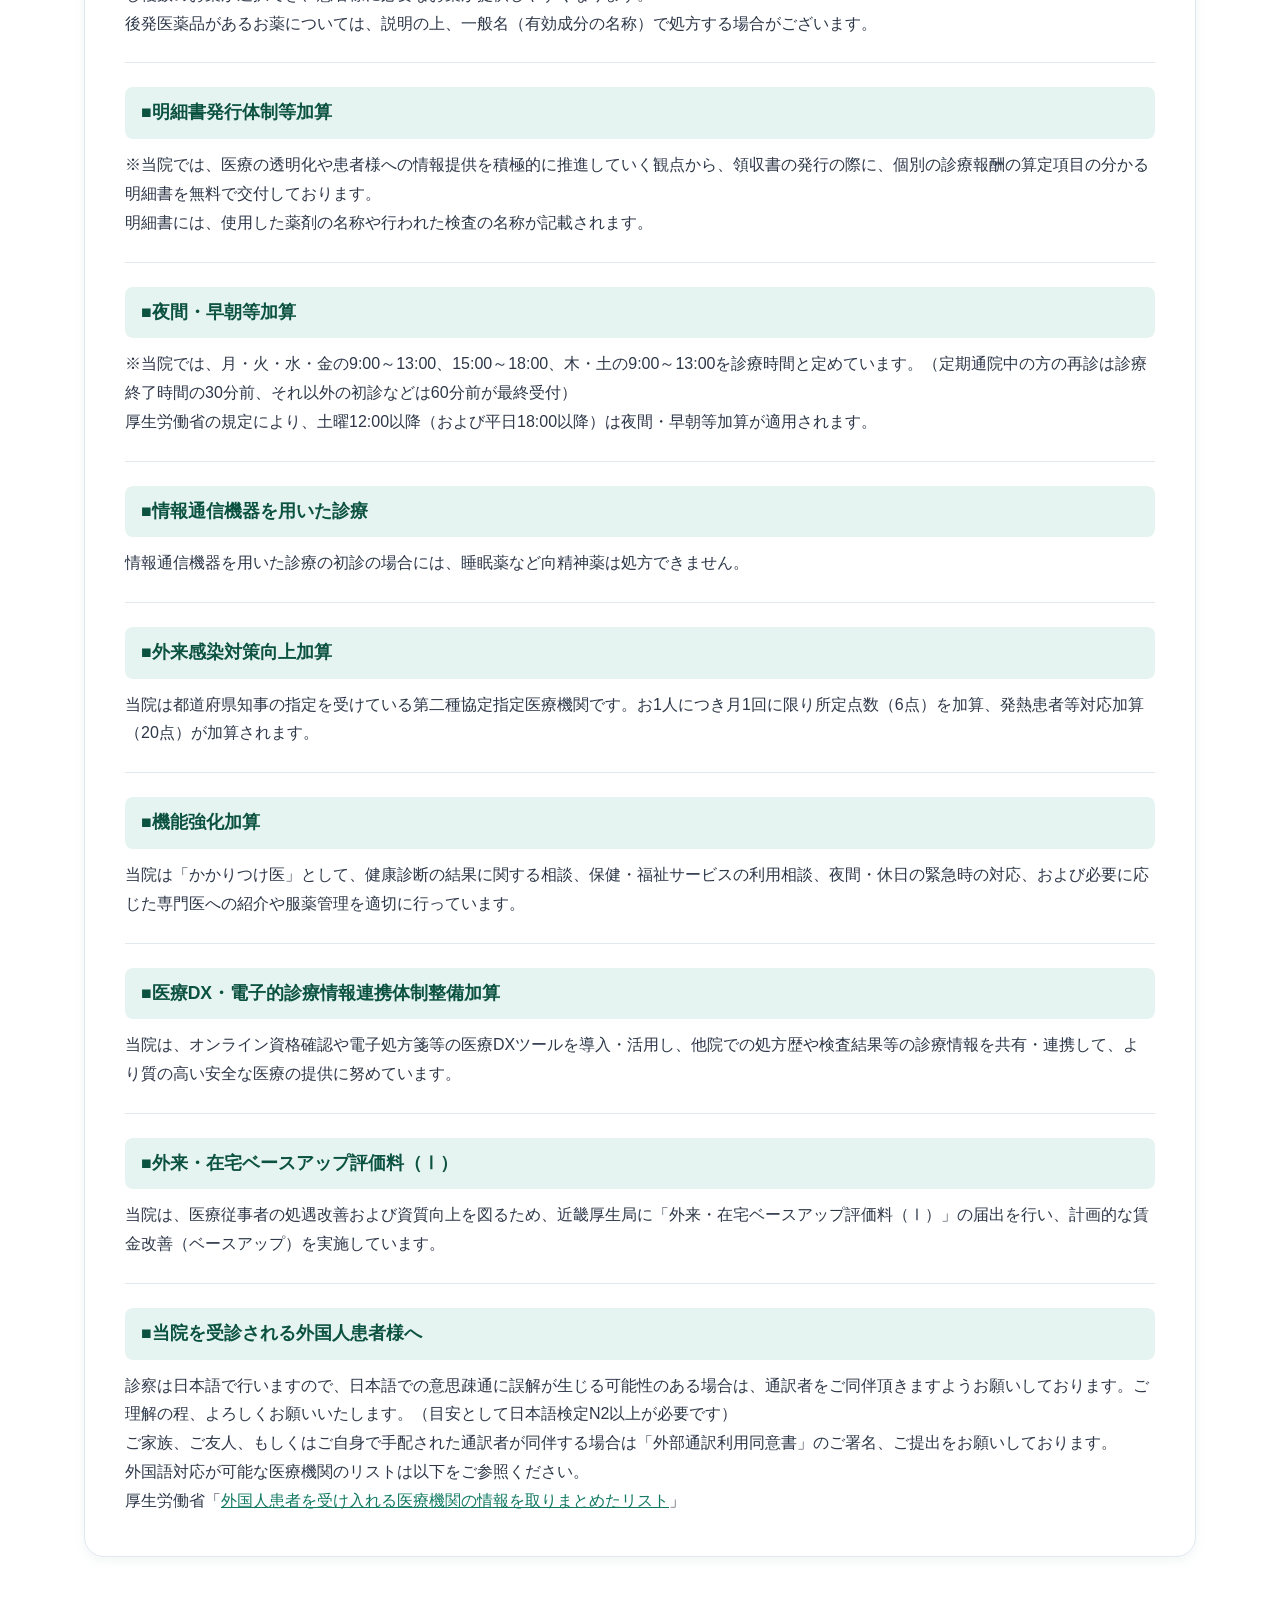
==== commit 7313bf0d: "お知らせ修正前" ====
--- a/about.html
+++ b/about.html
@@ -44,33 +44,27 @@
             患者さまにリラックスしてご来院いただけるよう、清潔で明るい院内環境を整えております。また、迅速な診断を行うための各種医療機器を導入しています。
           </p>
 
-          <!-- ギャラリー用グリッド（画像ファイル名を後から差し替え可能） -->
+          <!-- ギャラリー用グリッド（実際の画像ファイルを表示する形式に変更しました） -->
           <div class="grid-3">
             <div>
-              <div class="img-placeholder" style="min-height: 220px; margin-bottom: 10px;">
-                <span style="font-size: 2.5rem; margin-bottom: 6px;">🏥</span>
-                <span style="font-size: 0.88rem; font-weight: bold;">受付・待合室</span>
-                <span style="font-size: 0.75rem; color: var(--text-muted);">（images/reception.jpg）</span>
+              <div style="margin-bottom: 10px; overflow: hidden; border-radius: 8px; box-shadow: 0 4px 12px rgba(0,0,0,0.08);">
+                <img src="images/reception.jpg" alt="受付・待合室" style="width: 100%; height: 220px; object-fit: cover; display: block;">
               </div>
               <p style="font-size: 0.9rem; font-weight: 700; color: var(--primary-dark); text-align: center;">受付・待合スペース</p>
               <p style="font-size: 0.85rem; color: var(--text-muted); text-align: center;">開放感があり、ゆったりとお待ちいただける明るい待合室です。</p>
             </div>
 
             <div>
-              <div class="img-placeholder" style="min-height: 220px; margin-bottom: 10px;">
-                <span style="font-size: 2.5rem; margin-bottom: 6px;">🩺</span>
-                <span style="font-size: 0.88rem; font-weight: bold;">診察室</span>
-                <span style="font-size: 0.75rem; color: var(--text-muted);">（images/consultation.jpg）</span>
+              <div style="margin-bottom: 10px; overflow: hidden; border-radius: 8px; box-shadow: 0 4px 12px rgba(0,0,0,0.08);">
+                <img src="images/consultation.jpg" alt="診察室" style="width: 100%; height: 220px; object-fit: cover; display: block;">
               </div>
               <p style="font-size: 0.9rem; font-weight: 700; color: var(--primary-dark); text-align: center;">診察室</p>
               <p style="font-size: 0.85rem; color: var(--text-muted); text-align: center;">お悩みを安心してお話しいただける落ち着いた個室の診察室です。</p>
             </div>
 
             <div>
-              <div class="img-placeholder" style="min-height: 220px; margin-bottom: 10px;">
-                <span style="font-size: 2.5rem; margin-bottom: 6px;">🔬</span>
-                <span style="font-size: 0.88rem; font-weight: bold;">検査機器・処置室</span>
-                <span style="font-size: 0.75rem; color: var(--text-muted);">（images/equipment.jpg）</span>
+              <div style="margin-bottom: 10px; overflow: hidden; border-radius: 8px; box-shadow: 0 4px 12px rgba(0,0,0,0.08);">
+                <img src="images/equipment.jpg" alt="検査機器・処置室" style="width: 100%; height: 220px; object-fit: cover; display: block;">
               </div>
               <p style="font-size: 0.9rem; font-weight: 700; color: var(--primary-dark); text-align: center;">検査機器・処置室</p>
               <p style="font-size: 0.85rem; color: var(--text-muted); text-align: center;">迅速検査機器や心電図、レントゲン装置などを完備しています。</p>
@@ -285,49 +279,4 @@
 
           <!-- タブパネル⑤：個人情報利用目的・AIカルテ -->
           <div class="legal-tab-panel" id="panel-ai-policy">
-            <h3>⑤ 個人情報の利用目的およびAI診療録作成補助について</h3>
-            <p style="margin-bottom: 16px;">当院では、患者さまに安心して質の高い医療を受けていただくため、個人情報の保護に関する法令（個人情報保護法）および厚生労働省のガイダンスを遵守し、以下の目的の範囲内で患者さまの個人情報を利用いたします。</p>
-
-            <div class="legal-item">
-              <h4>【院内での医療サービスの提供および管理】</h4>
-              <ul class="check-list">
-                <li>当院での医療サービスの提供</li>
-                <li>診療録（カルテ）の作成・管理</li>
-                <li>会計・経理業務および審査支払機関へのレセプト（診療報酬明細書）の提出</li>
-                <li>医療事故等の報告、安全確保・医療の質向上のための院内管理業務</li>
-              </ul>
-            </div>
-
-            <div class="legal-item">
-              <h4>【他の医療機関等との連携および情報提供】</h4>
-              <ul class="check-list">
-                <li>他の病院、診療所、助産所、薬局、訪問看護ステーション、介護サービス事業者等との円滑な連携</li>
-                <li>他の医療機関等からの照会に対する回答</li>
-                <li>患者さまの診療のため、外部の医師等の意見・助言を求める場合</li>
-                <li>検体検査業務等の信頼できる専門業者への委託</li>
-              </ul>
-            </div>
-
-            <div class="legal-item" style="background: var(--primary-light); padding: 20px; border-radius: 8px; border-left: 4px solid var(--primary);">
-              <h4 style="background: transparent; padding: 0; color: var(--primary-dark);">【AI技術を活用した診療録作成補助について】</h4>
-              <p style="margin-bottom: 10px;">当院では、医師が患者さまのお話に深く耳を傾け、診療に集中できる環境を整えるとともに、より正確な診療録（カルテ）を作成するため、AIを活用した診療録作成補助システム（音声録音および文字起こし処理）を導入しております。</p>
-              <ul class="check-list">
-                <li><strong>利用目的：</strong>診察時の会話を録音・文字起こしし、診療録の作成補助（下書き作成等）にのみ利用します。</li>
-                <li><strong>安全管理：</strong>録音された音声およびテキストデータは、厳格なセキュリティを担保した環境で処理され、外部に流出することや、AIの公開学習等に二次利用されることは一切ありません。</li>
-                <li><strong>お申し出について：</strong>診察時の録音を希望されない場合は、診察前にスタッフまたは医師までお気軽にお申し出ください。お申し出があった場合は録音を行わず、通常の診療を行います。また、それにより診療上の不利益が生じることは一切ありません。</li>
-              </ul>
-            </div>
-          </div>
-
-        </div>
-
-      </div>
-    </section>
-  </main>
-
-  <!-- 共通フッター -->
-  <div id="common-footer"></div>
-
-  <script src="common.js"></script>
-</body>
-</html>+            <h3>
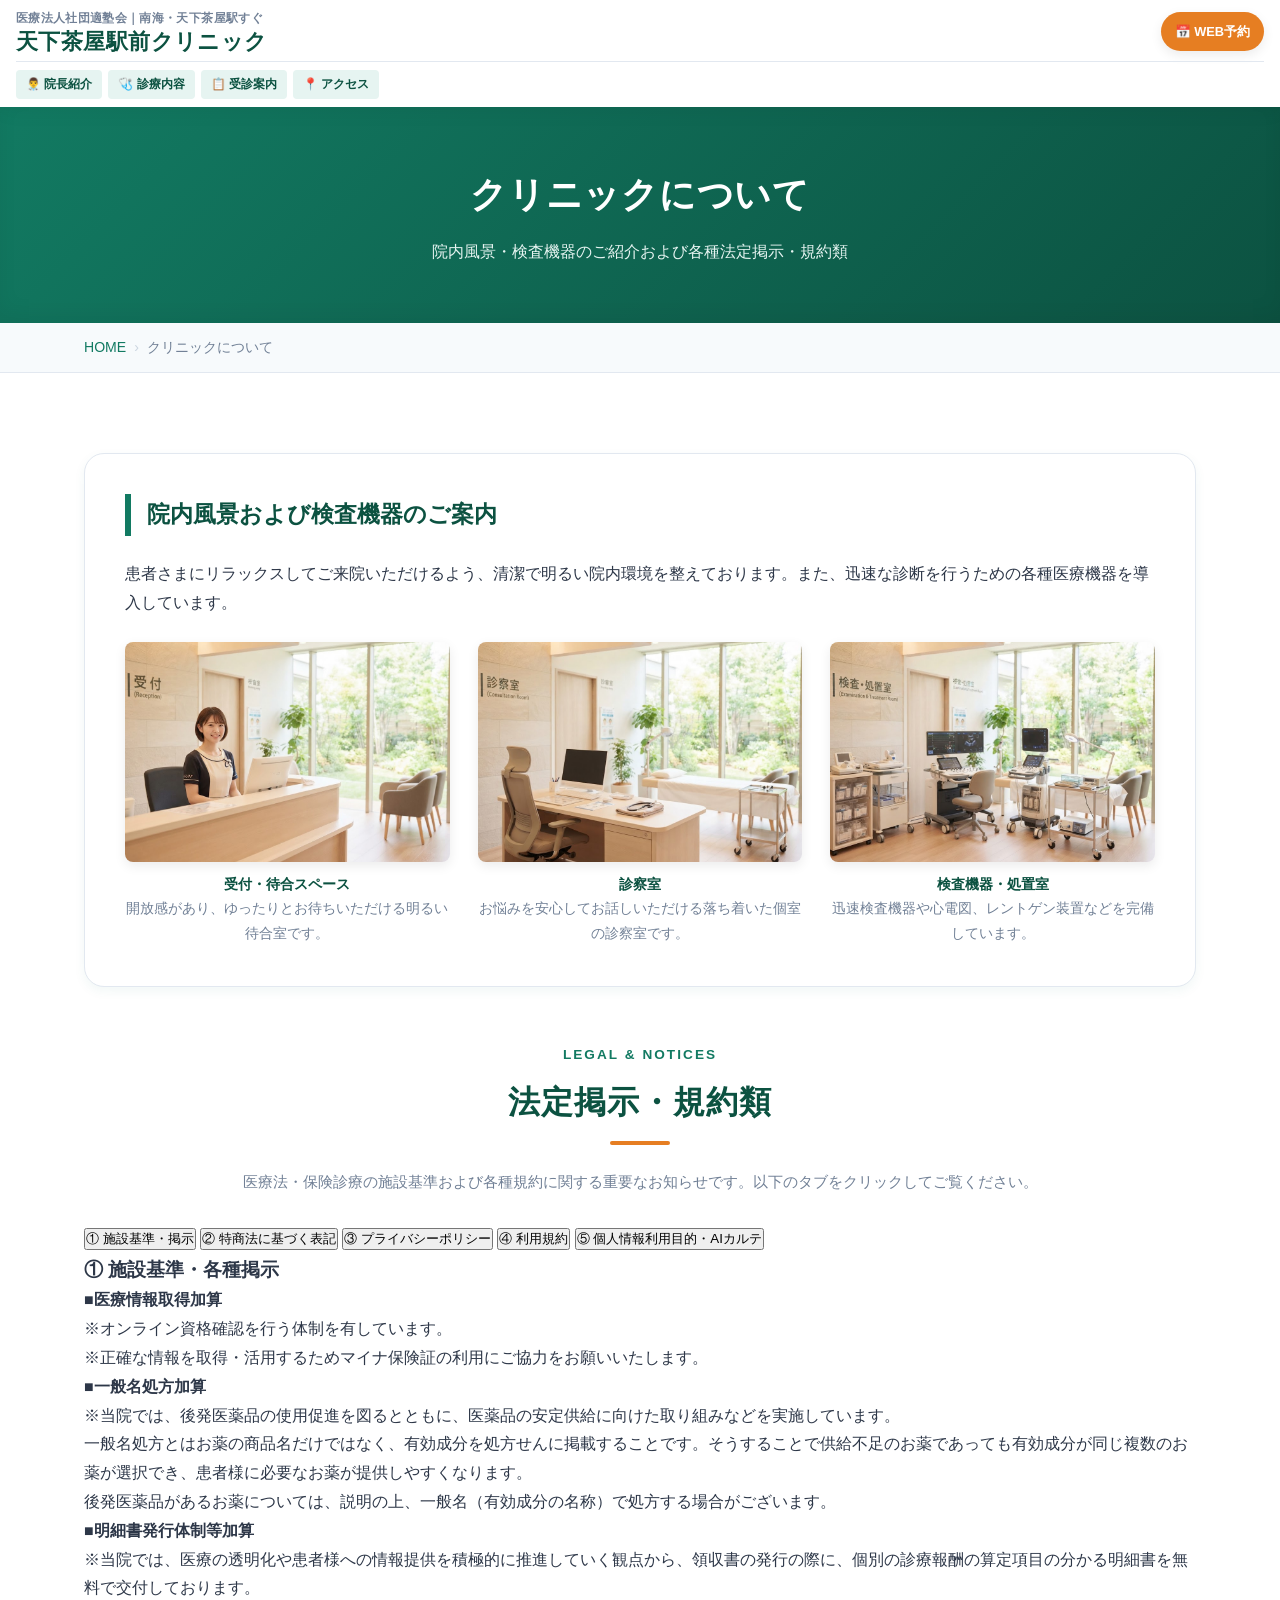
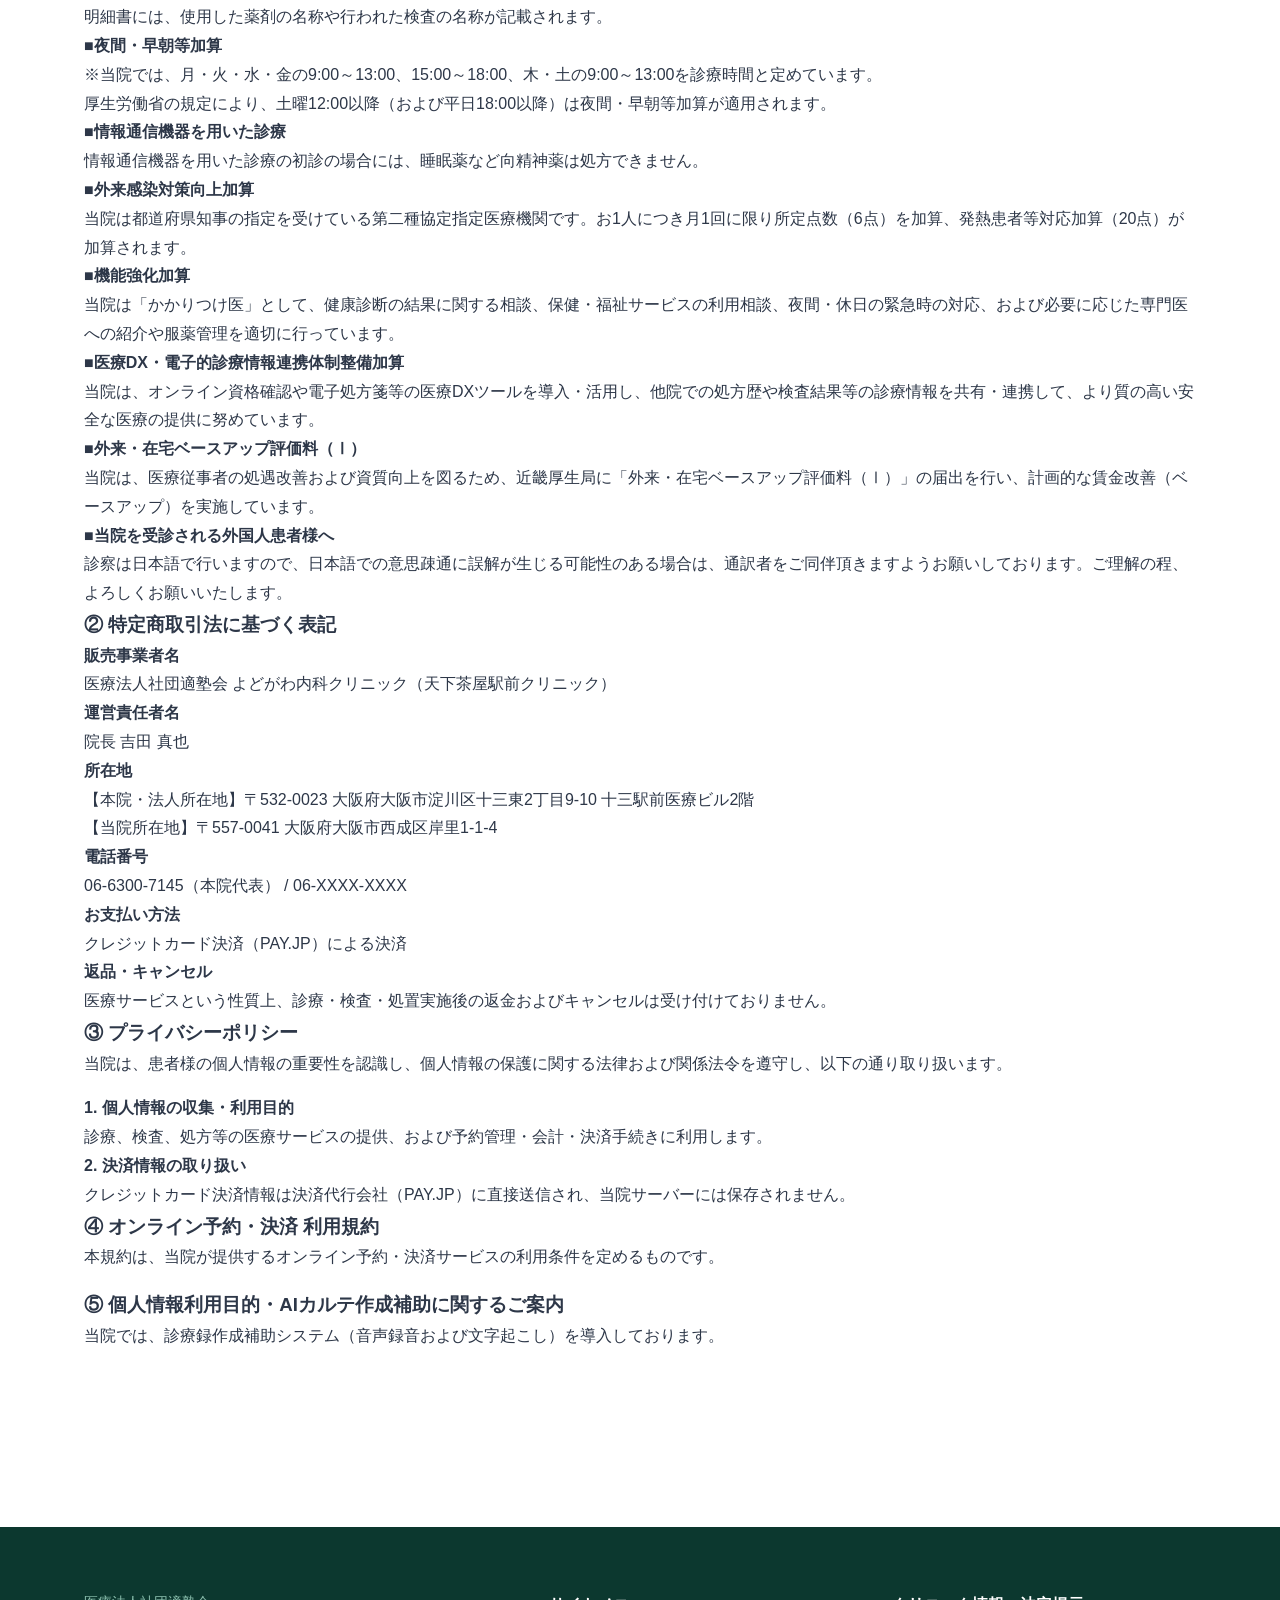
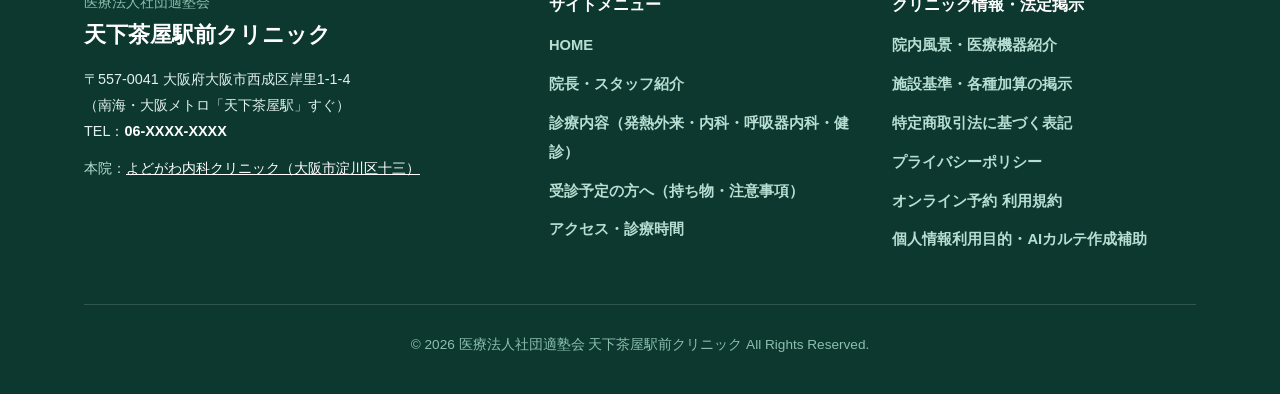
==== commit 965d3093: "ver1" ====
--- a/about.html
+++ b/about.html
@@ -9,7 +9,7 @@
 </head>
 <body>
 
-  <!-- 共通ヘッダー -->
+  <!-- 共通ヘッダー（common.jsにより上部ショートカット付きで自動描画されます） -->
   <div id="common-header"></div>
 
   <main>
@@ -44,7 +44,7 @@
             患者さまにリラックスしてご来院いただけるよう、清潔で明るい院内環境を整えております。また、迅速な診断を行うための各種医療機器を導入しています。
           </p>
 
-          <!-- ギャラリー用グリッド（実際の画像ファイルを表示する形式に変更しました） -->
+          <!-- ギャラリー用グリッド -->
           <div class="grid-3">
             <div>
               <div style="margin-bottom: 10px; overflow: hidden; border-radius: 8px; box-shadow: 0 4px 12px rgba(0,0,0,0.08);">
@@ -74,7 +74,6 @@
 
         <!-- =====================================================
              2. 法定掲示・規約類（タブ切り替えUI）
-             ※ common.jsの機能により ?tab=xxx で直接開くことも可能です
         ====================================================== -->
         <div id="legal">
           <div class="section-header" style="margin-bottom: 24px;">
@@ -119,7 +118,7 @@
 
             <div class="legal-item">
               <h4>■夜間・早朝等加算</h4>
-              <p>※当院では、月・火・水・金の9:00～13:00、15:00～18:00、木・土の9:00～13:00を診療時間と定めています。（定期通院中の方の再診は診療終了時間の30分前、それ以外の初診などは60分前が最終受付）</p>
+              <p>※当院では、月・火・水・金の9:00～13:00、15:00～18:00、木・土の9:00～13:00を診療時間と定めています。</p>
               <p>厚生労働省の規定により、土曜12:00以降（および平日18:00以降）は夜間・早朝等加算が適用されます。</p>
             </div>
 
@@ -150,10 +149,7 @@
 
             <div class="legal-item">
               <h4>■当院を受診される外国人患者様へ</h4>
-              <p>診察は日本語で行いますので、日本語での意思疎通に誤解が生じる可能性のある場合は、通訳者をご同伴頂きますようお願いしております。ご理解の程、よろしくお願いいたします。（目安として日本語検定N2以上が必要です）</p>
-              <p>ご家族、ご友人、もしくはご自身で手配された通訳者が同伴する場合は「外部通訳利用同意書」のご署名、ご提出をお願いしております。</p>
-              <p>外国語対応が可能な医療機関のリストは以下をご参照ください。<br>
-              厚生労働省「<a href="https://www.mhlw.go.jp/stf/newpage_05774.html" target="_blank" rel="noopener" style="text-decoration: underline;">外国人患者を受け入れる医療機関の情報を取りまとめたリスト</a>」</p>
+              <p>診察は日本語で行いますので、日本語での意思疎通に誤解が生じる可能性のある場合は、通訳者をご同伴頂きますようお願いしております。ご理解の程、よろしくお願いいたします。</p>
             </div>
           </div>
 
@@ -175,28 +171,15 @@
             </div>
             <div class="legal-item">
               <h4>電話番号</h4>
-              <p>06-6300-7145（本院代表） / <span class="js-tel-text">06-XXXX-XXXX</span><br>
-              ※診療内容に関するお問い合わせは診療時間内にお願いいたします。</p>
-            </div>
-            <div class="legal-item">
-              <h4>メールアドレス</h4>
-              <p>※医院ホームページのお問い合わせフォーム等をご利用ください。</p>
-            </div>
-            <div class="legal-item">
-              <h4>販売価格</h4>
-              <p>診療内容（対面診療・オンライン診療・検査内容）により異なります。詳細は診療前または診療時にご案内いたします。</p>
+              <p>06-6300-7145（本院代表） / <span class="js-tel-text">06-XXXX-XXXX</span></p>
             </div>
             <div class="legal-item">
               <h4>お支払い方法</h4>
               <p>クレジットカード決済（PAY.JP）による決済</p>
             </div>
             <div class="legal-item">
-              <h4>商品の引き渡し時期</h4>
-              <p>対面診療およびオンライン診療ともに、診療実施日に医療サービスを提供いたします。</p>
-            </div>
-            <div class="legal-item">
               <h4>返品・キャンセル</h4>
-              <p>医療サービスという性質上、対面診療・オンライン診療ともに、診療・検査・処置実施後の返金およびキャンセルは受け付けておりません。</p>
+              <p>医療サービスという性質上、診療・検査・処置実施後の返金およびキャンセルは受け付けておりません。</p>
             </div>
           </div>
 
@@ -204,79 +187,37 @@
           <div class="legal-tab-panel" id="panel-privacy">
             <h3>③ プライバシーポリシー</h3>
             <p style="margin-bottom: 16px;">当院は、患者様の個人情報の重要性を認識し、個人情報の保護に関する法律および関係法令を遵守し、以下の通り取り扱います。</p>
-            
             <div class="legal-item">
               <h4>1. 個人情報の収集・利用目的</h4>
-              <p>当院は、以下の目的のために必要な範囲で個人情報を収集・利用いたします。</p>
-              <ul class="check-list" style="margin-top: 8px;">
-                <li>診療、検査、処方等の医療サービスの提供</li>
-                <li>予約管理、会計、および決済手続き（クレジットカード決済等）</li>
-                <li>お問い合わせへの対応および連絡</li>
-                <li>医療保険事務および運営管理業務</li>
-              </ul>
-            </div>
-
+              <p>診療、検査、処方等の医療サービスの提供、および予約管理・会計・決済手続きに利用します。</p>
+            </div>
             <div class="legal-item">
               <h4>2. 決済情報の取り扱い</h4>
-              <p>クレジットカード決済をご利用いただく際、カード情報は決済代行会社（PAY.JP）に直接送信され、当院のサーバーには保存されません。</p>
-            </div>
-
-            <div class="legal-item">
-              <h4>3. 第三者への提供</h4>
-              <p>当院は、法令に基づく場合や、患者様の同意を得た場合、または医療連携等の適切な範囲を除き、個人情報を第三者に提供いたしません。</p>
-            </div>
-
-            <div class="legal-item">
-              <h4>4. 安全管理措置</h4>
-              <p>当院は、個人情報の漏洩、紛失、改ざんを防止するため、適切なセキュリティ対策を講じます。</p>
-            </div>
-
-            <div class="legal-item">
-              <h4>5. お問い合わせ窓口</h4>
-              <p>個人情報の開示・訂正・利用停止等に関するお問い合わせは、当院受付までご連絡ください。</p>
+              <p>クレジットカード決済情報は決済代行会社（PAY.JP）に直接送信され、当院サーバーには保存されません。</p>
             </div>
           </div>
 
           <!-- タブパネル④：利用規約 -->
           <div class="legal-tab-panel" id="panel-terms">
             <h3>④ オンライン予約・決済 利用規約</h3>
-            <p style="margin-bottom: 16px;">本規約は、当院が提供するオンライン予約・決済サービス（以下「本サービス」）の利用条件を定めるものです。</p>
-
-            <div class="legal-item">
-              <h4>第1条（適用）</h4>
-              <p>本規約は、本サービスを利用する全ての利用者（以下「利用者」）に適用されます。</p>
-            </div>
-            <div class="legal-item">
-              <h4>第2条（予約と決済）</h4>
-              <p>利用者は、本サービスを通じて診療等の予約を行い、指定の方法で料金を支払うものとします。クレジットカード決済は、予約確定時または診療終了時に行われます。</p>
-            </div>
-            <div class="legal-item">
-              <h4>第3条（キャンセル・変更）</h4>
-              <p>予約のキャンセルや変更は、当院規定の期限までに行うものとします。期限を過ぎたキャンセル、または無断キャンセルについては、当院の定めるキャンセル料が発生する場合があります。</p>
-            </div>
-            <div class="legal-item">
-              <h4>第4条（禁止事項）</h4>
-              <p>利用者は、以下の行為を行ってはなりません。</p>
-              <ul class="check-list" style="margin-top: 8px;">
-                <li>虚偽の情報による予約または決済</li>
-                <li>他者のクレジットカードを不正に使用する行為</li>
-                <li>本サービスの運営を妨害する行為</li>
-              </ul>
-            </div>
-            <div class="legal-item">
-              <h4>第5条（サービスの停止・変更）</h4>
-              <p>当院は、システムの保守や天災等の理由により、利用者に事前通知することなく本サービスを停止または変更できるものとします。</p>
-            </div>
-            <div class="legal-item">
-              <h4>第6条（免責事項）</h4>
-              <p>通信環境の不備や、利用者の入力ミスにより生じた損害について、当院は一切の責任を負いません。</p>
-            </div>
-            <div class="legal-item">
-              <h4>第7条（準拠法・管轄裁判所）</h4>
-              <p>本規約の解釈にあたっては日本法を準拠法とし、紛争が生じた場合は当院所在地を管轄する裁判所を専属的合意管轄とします。</p>
-            </div>
+            <p style="margin-bottom: 16px;">本規約は、当院が提供するオンライン予約・決済サービスの利用条件を定めるものです。</p>
           </div>
 
           <!-- タブパネル⑤：個人情報利用目的・AIカルテ -->
           <div class="legal-tab-panel" id="panel-ai-policy">
-            <h3>+            <h3>⑤ 個人情報利用目的・AIカルテ作成補助に関するご案内</h3>
+            <p style="margin-bottom: 16px;">当院では、診療録作成補助システム（音声録音および文字起こし）を導入しております。</p>
+          </div>
+
+        </div>
+
+      </div>
+    </section>
+  </main>
+
+  <!-- 共通フッター（common.jsにより自動描画されます） -->
+  <div id="common-footer"></div>
+
+  <script src="common.js"></script>
+</body>
+</html>
--- a/style.css
+++ b/style.css
@@ -161,7 +161,7 @@
 }
 
 /* ===================================================
-   リッチヘッダー＆ナビゲーション（文字サイズ・折り返し調整済）
+   リッチヘッダー＆ナビゲーション
 =================================================== */
 .site-header {
   position: sticky;
@@ -169,7 +169,7 @@
   z-index: 1000;
   background-color: rgba(255, 255, 255, 0.98);
   box-shadow: 0 4px 20px rgba(0, 0, 0, 0.05);
-  height: var(--header-height);
+  min-height: var(--header-height);
   display: flex;
   align-items: center;
 }
@@ -222,7 +222,6 @@
   position: relative;
 }
 
-/* メニュー文字サイズ調整・折り返し防止 */
 .nav-link {
   display: block;
   padding: 8px 10px;
@@ -230,7 +229,7 @@
   font-weight: 700;
   font-size: 0.85rem;
   border-radius: 6px;
-  white-space: nowrap; /* 変なところで折り返さないように固定 */
+  white-space: nowrap;
 }
 
 .nav-link:hover,
@@ -239,7 +238,6 @@
   background-color: var(--primary-light);
 }
 
-/* ドロップダウンメニュー */
 .dropdown-menu {
   position: absolute;
   top: 100%;
@@ -277,7 +275,6 @@
   color: var(--primary);
 }
 
-/* ヘッダー右側ボタン（背景色を白以外にして区別） */
 .header-cta {
   display: flex;
   align-items: center;
@@ -322,204 +319,8 @@
   transform: translateY(-2px);
 }
 
-.btn-outline {
-  /* ご要望を反映し、背景を薄いグリーンにしてヘッダー内でしっかりボタンと分かるように変更 */
-  background-color: var(--primary-light);
-  color: var(--primary-dark) !important;
-  border: 1px solid var(--primary);
-  box-shadow: none;
-}
-
-.btn-outline:hover {
-  background-color: var(--primary);
-  color: #fff !important;
-}
-
-/* ハンバーガーボタン（スマホ用） */
-.hamburger {
-  display: none;
-  background: none;
-  border: none;
-  cursor: pointer;
-  width: 48px;
-  height: 48px;
-  position: relative;
-  z-index: 1100;
-}
-
-.hamburger span {
-  display: block;
-  width: 28px;
-  height: 3px;
-  background-color: var(--primary-dark);
-  margin: 6px auto;
-  transition: all 0.3s ease;
-  border-radius: 2px;
-}
-
-.hamburger.is-active span:nth-child(1) {
-  transform: translateY(9px) rotate(45deg);
-}
-.hamburger.is-active span:nth-child(2) {
-  opacity: 0;
-}
-.hamburger.is-active span:nth-child(3) {
-  transform: translateY(-9px) rotate(-45deg);
-}
-
-/* ===================================================
-   スライドショー付きヒーローセクション
-=================================================== */
-.hero-slideshow {
-  background: linear-gradient(135deg, #f0f7f5 0%, #e1f1ec 100%);
-  padding: 80px 0;
-  position: relative;
-  overflow: hidden;
-  border-bottom: 1px solid var(--border-color);
-}
-
-.hero-slideshow .hero-inner {
-  position: relative;
-  z-index: 2;
-  display: grid;
-  grid-template-columns: 1.2fr 0.8fr;
-  gap: 48px;
-  align-items: center;
-}
-
-/* 背景スライドショーコンテナ */
-.hero-bg-slider {
-  position: absolute;
-  top: 0;
-  left: 0;
-  width: 100%;
-  height: 100%;
-  z-index: 1;
-  opacity: 0.2;
-}
-
-.hero-slide {
-  position: absolute;
-  top: 0;
-  left: 0;
-  width: 100%;
-  height: 100%;
-  background-size: cover;
-  background-position: center;
-  opacity: 0;
-  transition: opacity 1.2s ease-in-out;
-}
-
-.hero-slide.is-active {
-  opacity: 1;
-}
-
-.hero-badge {
-  display: inline-flex;
-  align-items: center;
-  gap: 6px;
-  background-color: var(--primary);
-  color: #fff;
-  padding: 6px 16px;
-  border-radius: 50px;
-  font-size: 0.88rem;
-  font-weight: 700;
-  margin-bottom: 20px;
-  box-shadow: var(--shadow-sm);
-}
-
-.hero-title {
-  font-size: 2.6rem;
-  line-height: 1.3;
-  color: var(--primary-dark);
-  font-weight: 800;
-  margin-bottom: 20px;
-}
-
-.hero-lead {
-  font-size: 1.1rem;
-  color: var(--text-main);
-  margin-bottom: 32px;
-}
-
-.hero-buttons {
-  display: flex;
-  flex-wrap: wrap;
-  gap: 16px;
-}
-
-.hero-card {
-  background: #fff;
-  padding: 32px;
-  border-radius: var(--radius-lg);
-  box-shadow: var(--shadow-md);
-  border-top: 6px solid var(--accent);
-}
-
-.hero-card-title {
-  font-size: 1.2rem;
-  font-weight: 800;
-  color: var(--primary-dark);
-  margin-bottom: 14px;
-  display: flex;
-  align-items: center;
-  gap: 10px;
-}
-
-/* ===================================================
-   お知らせボックス
-=================================================== */
-.news-box {
-  background: #fff;
-  border: 1px solid var(--border-color);
-  border-radius: var(--radius-md);
-  padding: 32px;
-  box-shadow: var(--shadow-sm);
-}
-
-.news-list li {
-  display: flex;
-  flex-wrap: wrap;
-  align-items: baseline;
-  gap: 16px;
-  padding: 16px 0;
-  border-bottom: 1px solid var(--border-color);
-}
-
-.news-list li:last-child {
-  border-bottom: none;
-  padding-bottom: 0;
-}
-
-.news-date {
-  font-weight: 700;
-  color: var(--text-muted);
-  font-size: 0.92rem;
-  min-width: 100px;
-}
-
-.news-tag {
-  font-size: 0.78rem;
-  font-weight: 700;
-  padding: 4px 12px;
-  border-radius: 6px;
-  background-color: var(--primary-light);
-  color: var(--primary-dark);
-}
-
-.news-tag.important {
-  background-color: #fed7d7;
-  color: var(--danger);
-}
-
-.news-text {
-  flex: 1;
-  min-width: 260px;
-  font-weight: 600;
-}
-
-/* ===================================================
-   カードグリッド
+/* ===================================================
+   カードグリッド等
 =================================================== */
 .grid-3 {
   display: grid;
@@ -533,48 +334,11 @@
   gap: 32px;
 }
 
-.card {
-  background: #fff;
-  border-radius: var(--radius-md);
-  border: 1px solid var(--border-color);
-  padding: 32px 28px;
-  box-shadow: var(--shadow-sm);
-  transition: transform 0.3s ease, box-shadow 0.3s ease;
-  display: flex;
-  flex-direction: column;
-  justify-content: space-between;
-}
-
-.card:hover {
-  transform: translateY(-6px);
-  box-shadow: var(--shadow-md);
-  border-color: var(--primary);
-}
-
-.card-icon {
-  width: 60px;
-  height: 60px;
-  border-radius: 16px;
-  background-color: var(--primary-light);
-  color: var(--primary);
-  display: flex;
-  align-items: center;
-  justify-content: center;
-  font-size: 1.8rem;
-  margin-bottom: 20px;
-}
-
-.card-title {
-  font-size: 1.25rem;
-  font-weight: 800;
-  color: var(--primary-dark);
-  margin-bottom: 12px;
-}
-
-.card-text {
-  font-size: 0.95rem;
-  color: var(--text-muted);
-  margin-bottom: 24px;
+.staff-grid {
+  display: grid;
+  grid-template-columns: 280px 1fr;
+  gap: 36px;
+  align-items: center;
 }
 
 /* ===================================================
@@ -613,74 +377,8 @@
   width: 30%;
 }
 
-.schedule-open {
-  color: var(--primary);
-  font-weight: 900;
-  font-size: 1.3rem;
-}
-
-.schedule-closed {
-  color: #cbd5e0;
-  font-weight: 600;
-}
-
-.schedule-note {
-  margin-top: 16px;
-  font-size: 0.92rem;
-  background: #fff;
-  padding: 18px 22px;
-  border-radius: var(--radius-md);
-  border: 1px solid var(--border-color);
-  border-left: 5px solid var(--primary);
-  box-shadow: var(--shadow-sm);
-}
-
-/* ===================================================
-   ページ内目次
-=================================================== */
-.toc-box {
-  background: linear-gradient(135deg, var(--primary-light) 0%, #d4ede6 100%);
-  border: 1px solid var(--border-color);
-  border-radius: var(--radius-lg);
-  padding: 32px;
-  margin-bottom: 56px;
-  box-shadow: var(--shadow-sm);
-}
-
-.toc-title {
-  font-weight: 800;
-  color: var(--primary-dark);
-  margin-bottom: 16px;
-  font-size: 1.15rem;
-}
-
-.toc-list {
-  display: grid;
-  grid-template-columns: repeat(auto-fit, minmax(260px, 1fr));
-  gap: 12px 24px;
-}
-
-.toc-list a {
-  display: flex;
-  align-items: center;
-  gap: 10px;
-  background: #fff;
-  padding: 12px 18px;
-  border-radius: 8px;
-  font-weight: 700;
-  font-size: 0.95rem;
-  border: 1px solid var(--border-color);
-  box-shadow: 0 2px 5px rgba(0,0,0,0.02);
-}
-
-.toc-list a:hover {
-  background: var(--primary);
-  color: #fff;
-  border-color: var(--primary);
-}
-
-/* ===================================================
-   コンテンツブロック＆タブUI
+/* ===================================================
+   コンテンツブロック
 =================================================== */
 .content-block {
   background: #fff;
@@ -699,13 +397,6 @@
   margin-bottom: 24px;
 }
 
-.content-block h4 {
-  font-size: 1.12rem;
-  color: var(--primary);
-  margin: 24px 0 10px;
-  font-weight: 700;
-}
-
 .check-list li {
   position: relative;
   padding-left: 26px;
@@ -721,107 +412,6 @@
   font-weight: bold;
 }
 
-/* タブUI */
-.legal-tabs-nav {
-  display: flex;
-  flex-wrap: wrap;
-  gap: 10px;
-  margin-bottom: 28px;
-}
-
-.legal-tab-btn {
-  flex: 1;
-  min-width: 180px;
-  padding: 14px 16px;
-  background: #fff;
-  border: 2px solid var(--border-color);
-  border-radius: 10px;
-  font-weight: 700;
-  font-size: 0.92rem;
-  color: var(--text-main);
-  cursor: pointer;
-  transition: all 0.25s ease;
-  box-shadow: var(--shadow-sm);
-}
-
-.legal-tab-btn:hover {
-  border-color: var(--primary);
-  color: var(--primary);
-}
-
-.legal-tab-btn.is-active {
-  background-color: var(--primary);
-  border-color: var(--primary);
-  color: #fff;
-}
-
-.legal-tab-panel {
-  display: none;
-  background: #fff;
-  border: 1px solid var(--border-color);
-  border-radius: var(--radius-lg);
-  padding: 40px;
-  box-shadow: var(--shadow-sm);
-}
-
-.legal-tab-panel.is-active {
-  display: block;
-}
-
-.legal-item {
-  padding-bottom: 24px;
-  margin-bottom: 24px;
-  border-bottom: 1px solid var(--border-color);
-}
-
-.legal-item:last-child {
-  border-bottom: none;
-  margin-bottom: 0;
-  padding-bottom: 0;
-}
-
-.legal-item h4 {
-  font-size: 1.1rem;
-  color: var(--primary-dark);
-  background: var(--primary-light);
-  padding: 10px 16px;
-  border-radius: 8px;
-  margin-bottom: 12px;
-}
-
-/* ダミー画像プレースホルダー */
-.img-placeholder {
-  background: linear-gradient(135deg, var(--primary-light) 0%, #ccebe3 100%);
-  border: 2px dashed #7bbcae;
-  border-radius: var(--radius-md);
-  min-height: 240px;
-  display: flex;
-  flex-direction: column;
-  align-items: center;
-  justify-content: center;
-  color: var(--primary-dark);
-  padding: 24px;
-  text-align: center;
-  overflow: hidden;
-  box-shadow: inset 0 2px 8px rgba(0,0,0,0.03);
-}
-
-/* Google Map */
-.map-wrap {
-  width: 100%;
-  height: 400px;
-  border-radius: var(--radius-md);
-  overflow: hidden;
-  border: 1px solid var(--border-color);
-  box-shadow: var(--shadow-sm);
-}
-
-.map-wrap iframe {
-  width: 100%;
-  height: 100%;
-  border: 0;
-}
-
 /* ===================================================
    フッター
 =================================================== */
@@ -870,9 +460,9 @@
 }
 
 /* ===================================================
-   スマホ用 下部固定バー（2分割：電話・WEB予約）
-=================================================== */
-.mobile-fixed-bar {
+   スマホ用 下部固定バー（3分割：電話・メニュー・WEB予約）
+=================================================== */
+.mobile-fixed-bar-3 {
   display: none;
   position: fixed;
   bottom: 0;
@@ -881,7 +471,7 @@
   z-index: 1050;
   background: #fff;
   box-shadow: 0 -4px 20px rgba(0, 0, 0, 0.15);
-  grid-template-columns: repeat(2, 1fr);
+  grid-template-columns: repeat(3, 1fr);
   height: 68px;
 }
 
@@ -890,22 +480,19 @@
   flex-direction: column;
   align-items: center;
   justify-content: center;
-  font-size: 0.85rem;
+  font-size: 0.82rem;
   font-weight: 800;
   color: #fff !important;
   text-align: center;
   line-height: 1.2;
 }
 
-.mobile-bar-tel {
-  background-color: var(--primary);
-}
-.mobile-bar-reserve {
-  background-color: var(--accent);
-}
+.mobile-bar-tel { background-color: var(--primary); }
+.mobile-bar-menu { background-color: #2d3748; }
+.mobile-bar-reserve { background-color: var(--accent); }
 
 .mobile-bar-icon {
-  font-size: 1.25rem;
+  font-size: 1.2rem;
   margin-bottom: 2px;
 }
 
@@ -913,86 +500,24 @@
    レスポンシブ設定
 =================================================== */
 @media (max-width: 960px) {
-  .hamburger {
-    display: block;
-  }
-
-  .header-cta-desktop {
-    display: none;
-  }
-
-  .header-nav {
-    position: fixed;
-    top: var(--header-height);
-    left: 0;
-    width: 100%;
-    height: calc(100vh - var(--header-height));
-    background: #fff;
-    flex-direction: column;
-    align-items: stretch;
-    padding: 28px 24px 100px;
-    overflow-y: auto;
-    transform: translateX(100%);
-    transition: transform 0.3s ease;
-    box-shadow: -6px 0 20px rgba(0, 0, 0, 0.1);
-  }
-
-  .header-nav.is-open {
-    transform: translateX(0);
-  }
-
-  .nav-list {
-    flex-direction: column;
-    align-items: stretch;
-    gap: 0;
-  }
-
-  .nav-link {
-    padding: 16px 12px;
-    border-bottom: 1px solid var(--border-color);
-    border-radius: 0;
-    font-size: 1.05rem;
-    white-space: normal;
-  }
-
-  .dropdown-menu {
-    position: static;
-    opacity: 1;
-    visibility: visible;
-    transform: none;
-    box-shadow: none;
-    border: none;
-    background: var(--bg-gray);
-    padding-left: 20px;
-  }
-
   .hero-slideshow .hero-inner,
   .grid-3,
   .grid-2,
   .footer-grid,
   .staff-grid {
-    grid-template-columns: 1fr;
+    grid-template-columns: 1fr !important;
   }
 
-  .hero-slideshow {
-    padding: 50px 0;
+  .section { padding: 40px 0; }
+  .content-block { padding: 28px 20px; }
+
+  /* スマホ版ではフッター（深緑の部分）を非表示にする */
+  .site-footer {
+    display: none !important;
   }
 
-  .hero-title {
-    font-size: 2rem;
-  }
-
-  .section {
-    padding: 60px 0;
-  }
-
-  .content-block,
-  .legal-tab-panel {
-    padding: 28px 20px;
-  }
-
-  .mobile-fixed-bar {
-    display: grid;
+  .mobile-fixed-bar-3 {
+    display: grid !important;
   }
 
   body {
@@ -1000,40 +525,109 @@
   }
 }
 
-/* ===================================================
-   予約ナビモーダル用 スタイリッシュボタン
+
+/* ===================================================
+   お知らせボックスの装飾（リッチな見た目に復元）
+=================================================== */
+.news-box {
+  background: #fff;
+  border: 1px solid var(--border-color);
+  border-radius: var(--radius-md);
+  padding: 32px;
+  box-shadow: var(--shadow-sm);
+}
+
+.news-list li {
+  display: flex;
+  flex-wrap: wrap;
+  align-items: baseline;
+  gap: 16px;
+  padding: 16px 0;
+  border-bottom: 1px solid var(--border-color);
+}
+
+.news-list li:last-child {
+  border-bottom: none;
+  padding-bottom: 0;
+}
+
+.news-date {
+  font-weight: 700;
+  color: var(--text-muted);
+  font-size: 0.92rem;
+  min-width: 100px;
+}
+
+.news-tag {
+  font-size: 0.78rem;
+  font-weight: 700;
+  padding: 4px 12px;
+  border-radius: 6px;
+  background-color: var(--primary-light);
+  color: var(--primary-dark);
+}
+
+.news-tag.important {
+  background-color: #fed7d7;
+  color: var(--danger);
+}
+
+.news-text {
+  flex: 1;
+  min-width: 260px;
+  font-weight: 600;
+  color: var(--text-main);
+}
+
+/* ===================================================
+   予約ナビモーダル用 スタイリッシュボタンの強化
 =================================================== */
 .navi-option-btn {
-  display: block;
-  width: 100%;
-  padding: 18px 24px;
-  background-color: #ffffff;
-  border: 1px solid #cbd5e0;
-  border-radius: 12px;
-  font-weight: 700;
-  font-size: 1.05rem;
-  color: #2d3748;
-  text-align: left;
-  cursor: pointer;
-  transition: all 0.25s cubic-bezier(0.16, 1, 0.3, 1);
-  box-shadow: 0 2px 8px rgba(0, 0, 0, 0.02);
+  display: flex !important;
+  align-items: center !important;
+  justify-content: space-between !important;
+  width: 100% !important;
+  padding: 18px 24px !important;
+  background-color: #ffffff !important;
+  border: 1px solid var(--border-color) !important;
+  border-radius: var(--radius-md) !important;
+  font-weight: 700 !important;
+  font-size: 1.05rem !important;
+  color: var(--text-main) !important;
+  text-align: left !important;
+  cursor: pointer !important;
+  transition: all 0.25s cubic-bezier(0.16, 1, 0.3, 1) !important;
+  box-shadow: 0 2px 8px rgba(0, 0, 0, 0.03) !important;
+}
+
+.navi-option-btn::after {
+  content: "›";
+  font-size: 1.2rem;
+  color: var(--primary);
+  font-weight: bold;
+  transition: transform 0.2s ease;
 }
 
 .navi-option-btn:hover {
-  background-color: #127a62; /* ポイントすると綺麗なメディカルグリーンに変化 */
-  border-color: #127a62;
+  background: linear-gradient(135deg, var(--primary) 0%, var(--primary-dark) 100%) !important;
+  border-color: var(--primary) !important;
+  color: #ffffff !important;
+  transform: translateY(-3px) !important;
+  box-shadow: 0 10px 20px rgba(18, 122, 98, 0.2) !important;
+}
+
+.navi-option-btn:hover::after {
   color: #ffffff;
-  transform: translateY(-3px); /* フワッと浮き上がる */
-  box-shadow: 0 10px 20px rgba(18, 122, 98, 0.2);
+  transform: translateX(4px);
 }
 
 .navi-option-btn.primary {
-  background-color: #e6f4f1;
-  border-color: #127a62;
-  color: #0c5241;
+  background-color: var(--primary-light) !important;
+  border-color: #a3d9cd !important;
+  color: var(--primary-dark) !important;
 }
 
 .navi-option-btn.primary:hover {
-  background-color: #127a62;
-  color: #ffffff;
+  background: linear-gradient(135deg, var(--primary) 0%, var(--primary-dark) 100%) !important;
+  color: #ffffff !important;
 }
